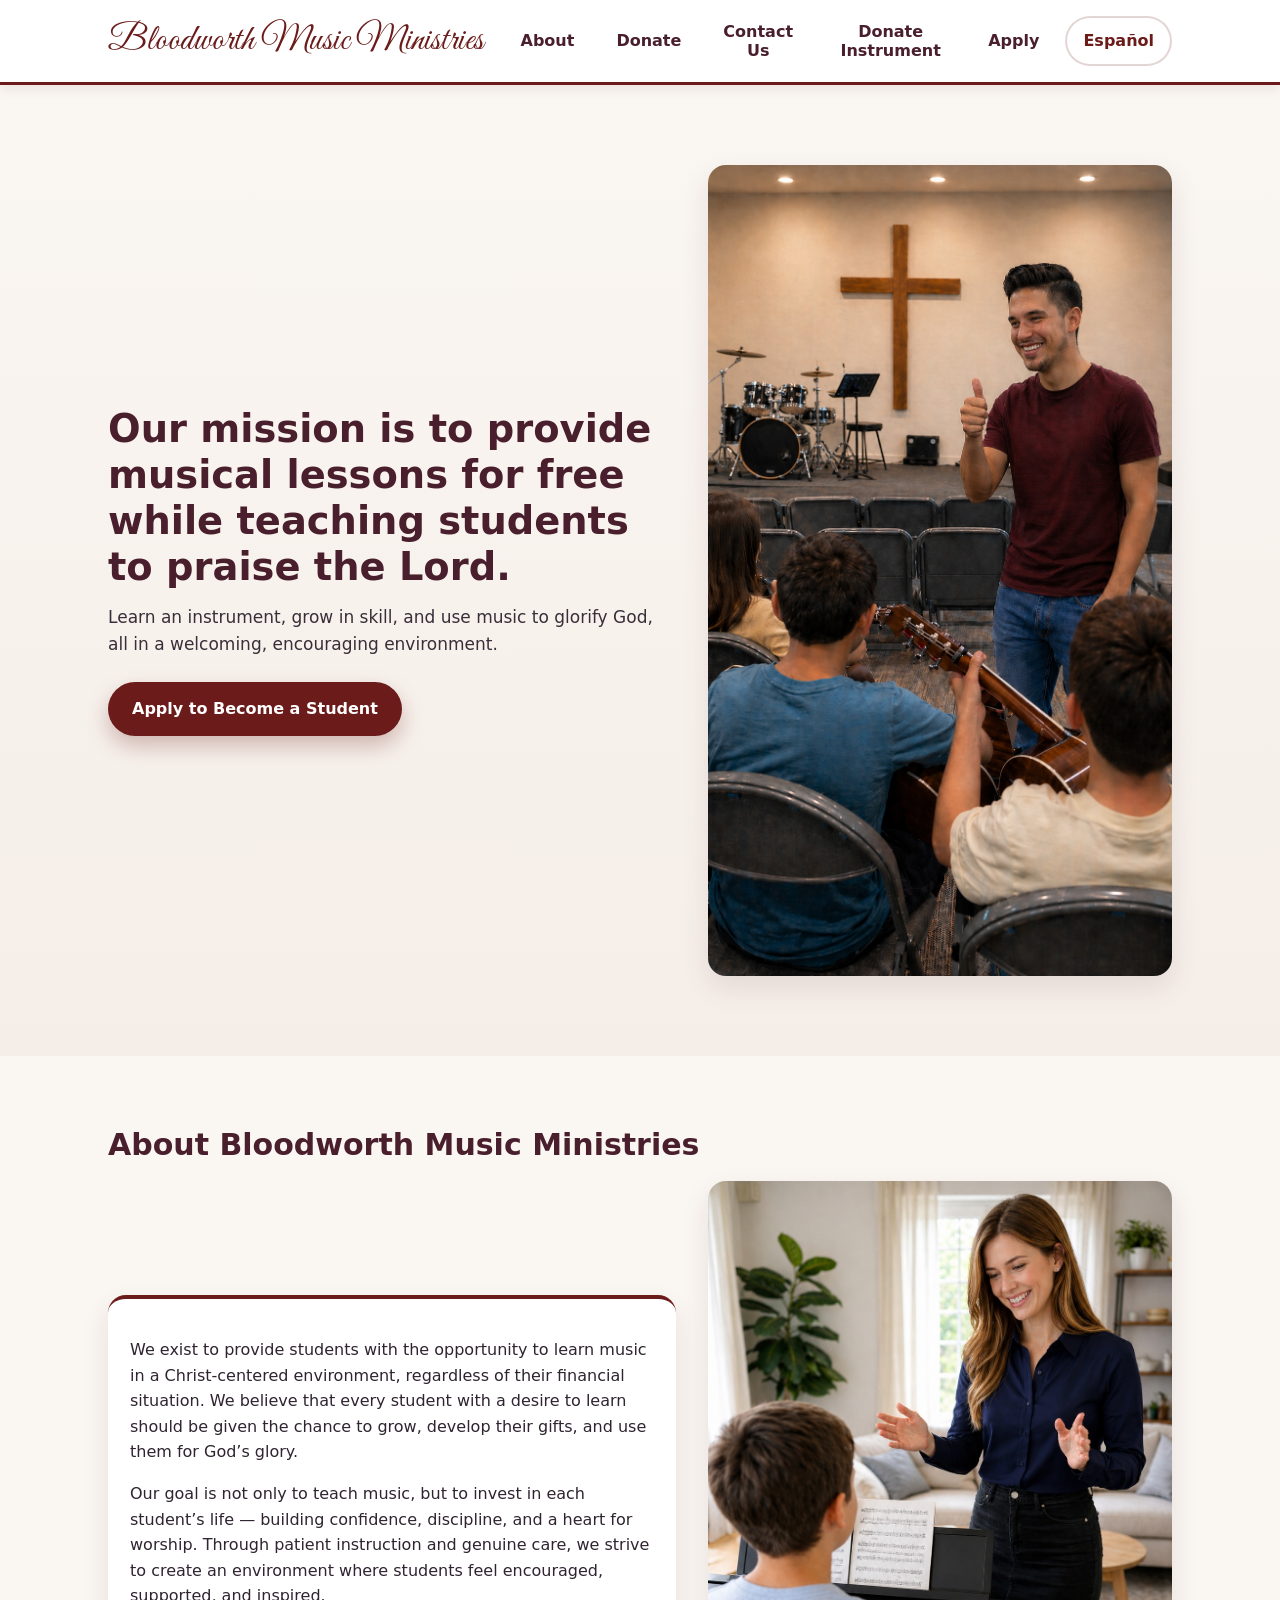
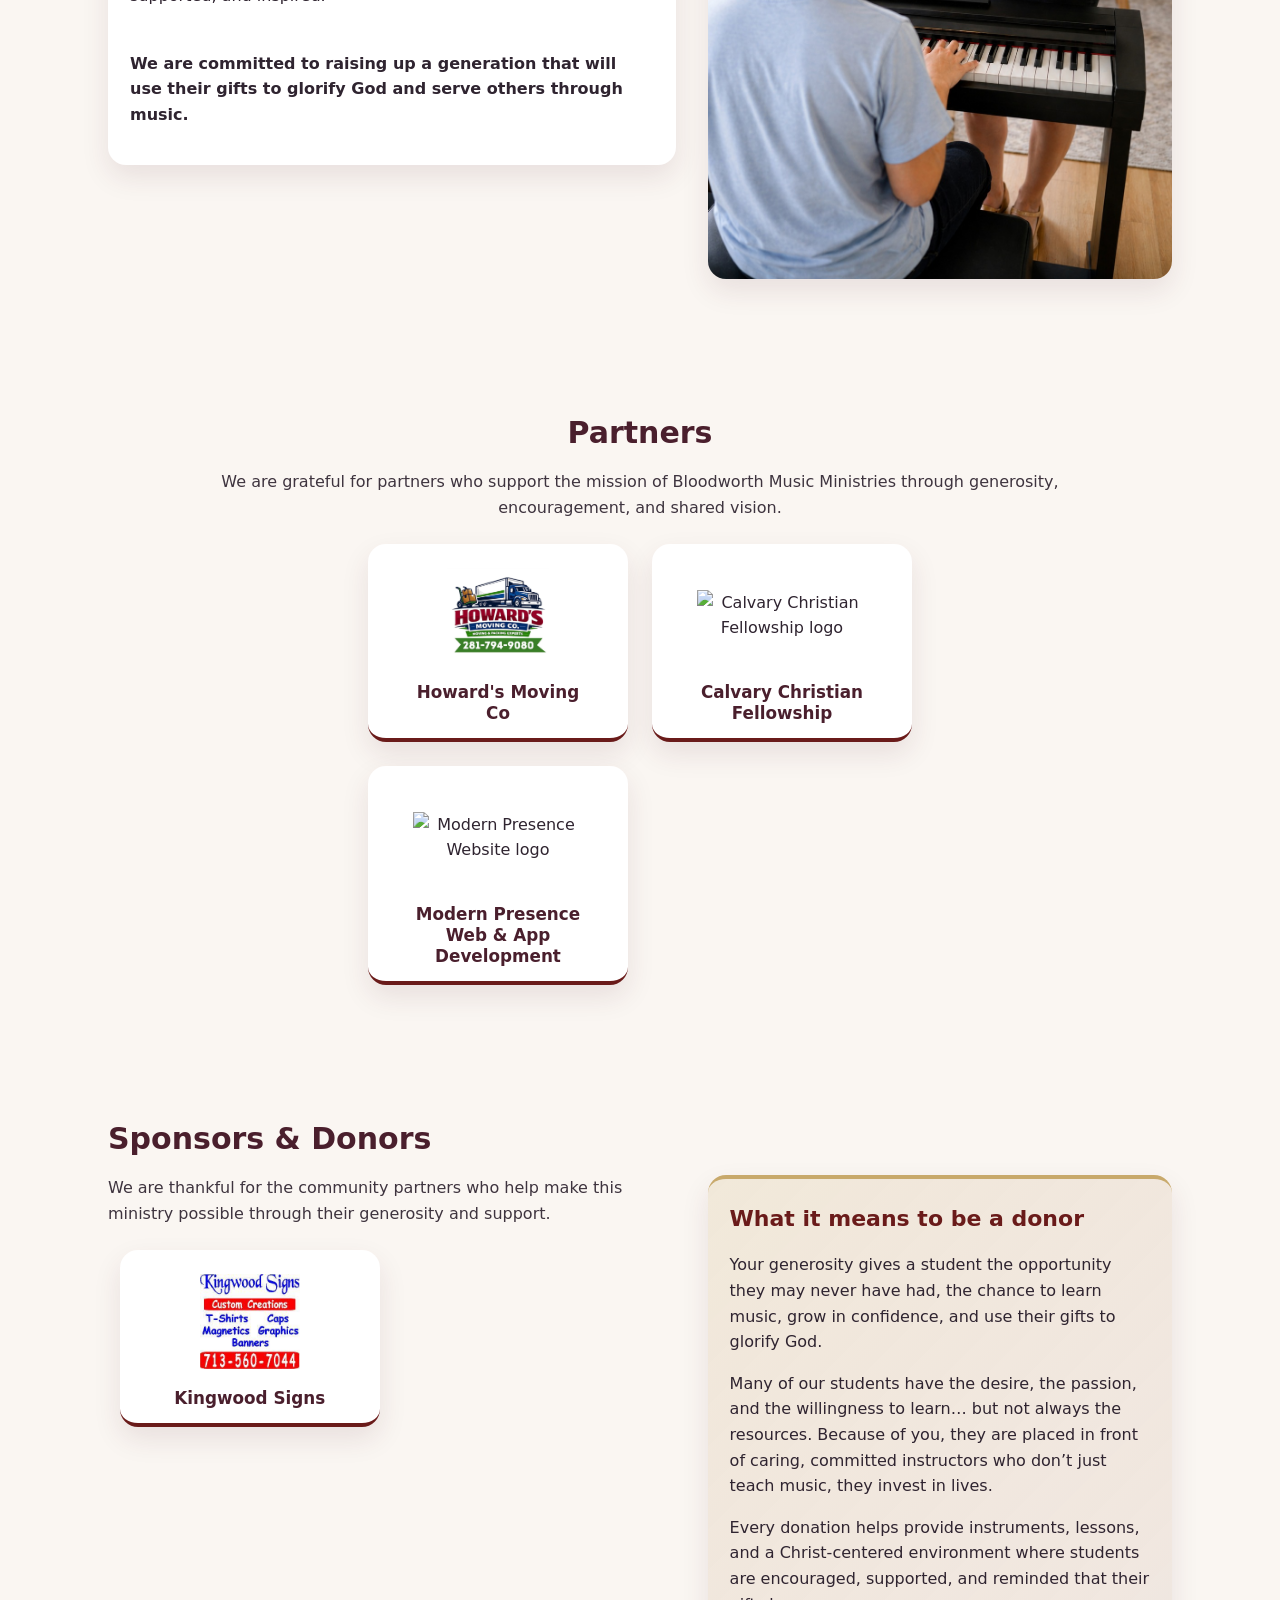
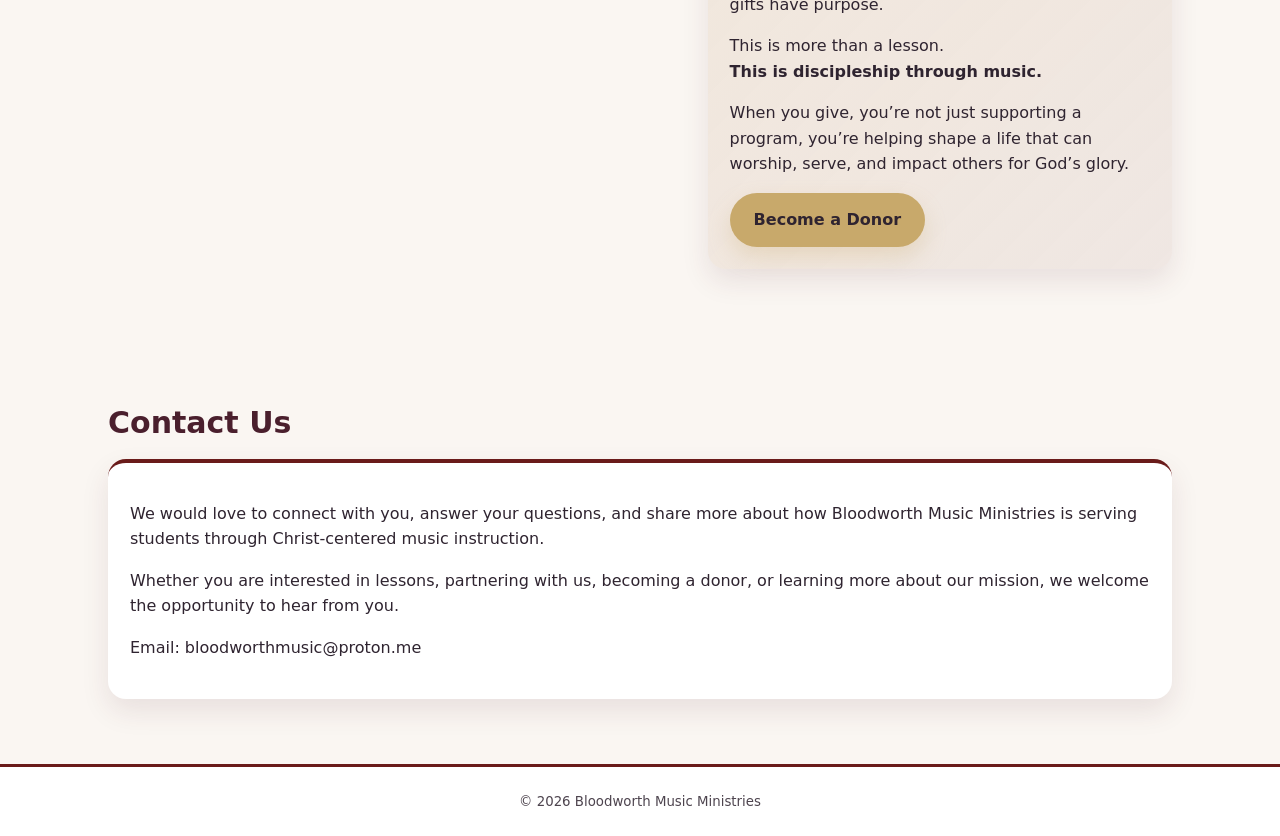
==== index.html @ 6d2a2073 "Update index.html update Huffman card text + website link (no S on Http)" ====
<!DOCTYPE html>
<html lang="en">
<head>
  <meta charset="UTF-8" />
  <meta name="viewport" content="width=device-width, initial-scale=1.0" />
  <title>Bloodworth Music Ministries</title>

  <link rel="stylesheet" href="./css/style.css" />
</head>

<body>
  <!-- HEADER -->
<header class="site-header">
  <div class="site-header__inner">
    <a class="brand" href="#top" aria-label="Bloodworth Music Ministries home">
      <span class="brand__name">Bloodworth Music Ministries</span>
    </a>

    <nav class="site-nav" aria-label="Primary navigation">
      <ul class="site-nav__list">
        <li>
          <a class="site-nav__link" href="#about" data-en="About" data-es="Acerca de">
            About
          </a>
        </li>

        <li>
          <a class="site-nav__link" href="./pages/donate.html" data-en="Donate" data-es="Donar">
            Donate
          </a>
        </li>

        <li>
          <a class="site-nav__link" href="#contact" data-en="Contact Us" data-es="Contáctenos">
            Contact Us
          </a>
        </li>

        <li>
          <a class="site-nav__link" href="./pages/donate-instrument.html" data-en="Donate Instrument" data-es="Donar Instrumento">
            Donate Instrument
          </a>
        </li>

        <li>
          <a class="site-nav__link" href="pages/student-interest.html" data-en="Apply" data-es="Aplicar">
            Apply
          </a>
        </li>

        <li>
          <button
            class="language-toggle"
            id="languageToggle"
            type="button"
            aria-label="Switch to Spanish"
          >
            Español
          </button>
        </li>
      </ul>
    </nav>

    <button
      class="menu-button"
      type="button"
      aria-label="Open menu"
      aria-expanded="false"
      aria-controls="mobile-menu"
    >
      <span class="menu-button__bar"></span>
      <span class="menu-button__bar"></span>
      <span class="menu-button__bar"></span>
    </button>
  </div>

    <!-- MOBILE MENU -->
    <nav class="mobile-menu" id="mobile-menu" aria-label="Mobile navigation">
      <ul class="mobile-menu__list">
  <li>
  <a class="mobile-menu__link" href="#about" data-en="About" data-es="Acerca de">
    About
  </a>
</li>

<li>
  <a class="mobile-menu__link" href="./pages/donate.html" data-en="Donate" data-es="Donar">
    Donate
  </a>
</li>

<li>
  <a class="mobile-menu__link" href="#contact" data-en="Contact Us" data-es="Contáctenos">
    Contact Us
  </a>
</li>

<li>
  <a class="mobile-menu__link" href="./pages/donate-instrument.html" data-en="Donate Instrument" data-es="Donar Instrumento">
    Donate Instrument
  </a>
</li>

<li>
  <a class="mobile-menu__link" href="./pages/student-interest.html" data-en="Apply" data-es="Aplicar">
    Apply
  </a>
</li>

  <li>
    <button
      class="language-toggle language-toggle--mobile"
      id="mobileLanguageToggle"
      type="button"
      aria-label="Switch to Spanish"
    >
      Español
    </button>
  </li>
</ul>
    </nav>
  </header>

  <main id="top">
    <!-- HERO -->
<section class="hero" aria-labelledby="hero-title">
  <div class="hero__inner">
    <div class="hero__content">
      <h1
        class="hero__title"
        id="hero-title"
        data-en="Our mission is to provide musical lessons for free while teaching students to praise the Lord."
        data-es="Nuestra misión es ofrecer clases de música gratis mientras enseñamos a los estudiantes a alabar al Señor."
      >
        Our mission is to provide musical lessons for free while teaching students to praise the Lord.
      </h1>

      <p
        class="hero__subtitle"
        data-en="Learn an instrument, grow in skill, and use music to glorify God, all in a welcoming, encouraging environment."
        data-es="Aprende un instrumento, crece en habilidad y usa la música para glorificar a Dios en un ambiente acogedor y de ánimo."
      >
        Learn an instrument, grow in skill, and use music to glorify God, all in a welcoming, encouraging environment.
      </p>

      <a
        class="button button--primary"
        href="./pages/student-interest.html"
        data-en="Apply to Become a Student"
        data-es="Solicitar ser estudiante"
      >
        Apply to Become a Student
      </a>

          <div class="anchor" id="schedule" aria-hidden="true"></div>
        </div>

        <div class="hero__media">
          <img
            class="hero__image"
            src="./assets/placeholder2-v3j.jpg"
            alt="Music instructor teaching students in a church setting"
          />
        </div>
      </div>
    </section>

    <!-- ABOUT -->
    <section class="section about" id="about" aria-labelledby="about-title">
      <div class="container">
        <h2
  class="section__title"
  id="about-title"
  data-en="About Bloodworth Music Ministries"
  data-es="Acerca de Bloodworth Music Ministries"
>
  About Bloodworth Music Ministries
</h2>

        <div class="two-col">
          <div class="card">
            <p
  data-en="We exist to provide students with the opportunity to learn music in a Christ-centered environment, regardless of their financial situation. We believe that every student with a desire to learn should be given the chance to grow, develop their gifts, and use them for God’s glory."
  data-es="Existimos para brindar a los estudiantes la oportunidad de aprender música en un ambiente centrado en Cristo, sin importar su situación económica. Creemos que todo estudiante con el deseo de aprender debe tener la oportunidad de crecer, desarrollar sus dones y usarlos para la gloria de Dios."
>
  We exist to provide students with the opportunity to learn music in a Christ-centered environment, regardless of their financial situation. We believe that every student with a desire to learn should be given the chance to grow, develop their gifts, and use them for God’s glory.
</p>
            <p
  data-en="Our goal is not only to teach music, but to invest in each student’s life — building confidence, discipline, and a heart for worship. Through patient instruction and genuine care, we strive to create an environment where students feel encouraged, supported, and inspired."
  data-es="Nuestra meta no es solo enseñar música, sino invertir en la vida de cada estudiante, desarrollando confianza, disciplina y un corazón para la adoración. A través de una enseñanza paciente y un cuidado genuino, buscamos crear un ambiente donde los estudiantes se sientan animados, apoyados e inspirados."
>
  Our goal is not only to teach music, but to invest in each student’s life — building confidence, discipline, and a heart for worship. Through patient instruction and genuine care, we strive to create an environment where students feel encouraged, supported, and inspired.
</p>
            <p>
  <br>
  <strong
    data-en="We are committed to raising up a generation that will use their gifts to glorify God and serve others through music."
    data-es="Estamos comprometidos a levantar una generación que use sus dones para glorificar a Dios y servir a otros por medio de la música."
  >
    We are committed to raising up a generation that will use their gifts to glorify God and serve others through music.
  </strong>
</p>
          </div>

          <div class="about__media">
            <img
              class="about__image"
              src="./assets/placeholder1-v3j.jpg"
              alt="Music students learning in a church setting"
            />
          </div>
        </div>
      </div>
    </section>

  
    <!-- PARTNERS -->
<section class="section partners" aria-labelledby="partners-title">
  <div class="container">
    <h2
  class="section__title"
  id="partners-title"
  data-en="Partners"
  data-es="Colaboradores"
>
  Partners
</h2>

<p
  class="section__subtitle"
  data-en="We are grateful for partners who support the mission of Bloodworth Music Ministries through generosity, encouragement, and shared vision."
  data-es="Estamos agradecidos por los colaboradores que apoyan la misión de Bloodworth Music Ministries por medio de su generosidad, ánimo y visión compartida."
>
  We are grateful for partners who support the mission of Bloodworth Music Ministries through generosity, encouragement, and shared vision.
</p>

    <div class="logo-grid" aria-label="Partner list">
      <article class="logo-card">
        <!-- <a
          class="logo-card__link"
          href="https://example.com/"
          target="_blank"
          rel="noopener noreferrer"
          aria-label="Visit Howard's Moving Co website"
        > -->
          <div class="logo-card__logo">
            <img
              src="./assets/Howards_moving_co.jpg"
              alt="Howard's Moving Co logo"
              class="logo-card__image"
            />
          </div>
          <h3 class="logo-card__name">Howard's Moving Co</h3>
        </a>
      </article>

      <article class="logo-card">
        <a
          class="logo-card__link"
          href="http://fbchuffman.org/"
          target="_blank"
          rel="noopener noreferrer"
          aria-label="Visit First Baptist Huffman website"
        >
          <div class="logo-card__logo">
            <img
              src="./assets/Calvary_church.jpg"
              alt="Calvary Christian Fellowship logo"
              class="logo-card__image"
            />
          </div>
          <h3 class="logo-card__name">Calvary Christian Fellowship</h3>
        </a>
      </article>

      <article class="logo-card">
        <a
          class="logo-card__link"
          href="https://mariomusic-ops.github.io/modern-presence-portfolio/"
          target="_blank"
          rel="noopener noreferrer"
          aria-label="Modern Presence Portfolio Website"
        >
          <div class="logo-card__logo">
            <img
              src="./assets/mp_logo_t5.png"
              alt="Modern Presence Website logo"
              class="logo-card__image"
            />
          </div>
          <h3 class="logo-card__name">
      Modern Presence<br />
      Web &amp; App Development
    </h3>
        </a>
      </article>
      
    </div>
  </div>
</section>

    <!-- SPONSORS / DONORS -->
    <section class="section donors" id="donate" aria-labelledby="donors-title">
  <div class="container">
    <h2
  class="section__title"
  id="donors-title"
  data-en="Sponsors & Donors"
  data-es="Patrocinadores y Donantes"
>
  Sponsors & Donors
</h2>

    <div class="two-col two-col--start">
      <div>
        <p
  class="section__subtitle"
  data-en="We are thankful for the community partners who help make this ministry possible through their generosity and support."
  data-es="Estamos agradecidos por los colaboradores de la comunidad que ayudan a hacer posible este ministerio por medio de su generosidad y apoyo."
>
  We are thankful for the community partners who help make this ministry possible through their generosity and support.
</p>

        <div class="logo-grid" aria-label="Sponsor businesses list">
  <article class="logo-card">
    <div class="logo-card__logo">
      <a
        href="https://www.facebook.com/kingwoodsigns/"
        target="_blank"
        rel="noopener noreferrer"
        aria-label="Visit Kingwood Signs Facebook page"
      >
        <img
          src="./assets/Kingwood_Signs.jpg"
          alt="Kingwood Signs logo"
          class="logo-card__image"
        />
      </a>
    </div>
    <h3 class="logo-card__name">Kingwood Signs</h3>
  </article>
</div>
      </div>

          <aside class="card card--accent">
            <h3
  class="card__title"
  data-en="What it means to be a donor"
  data-es="Lo que significa ser donante"
>
  What it means to be a donor
</h3>

<p
  class="card__text"
  data-en="Your generosity gives a student the opportunity they may never have had, the chance to learn music, grow in confidence, and use their gifts to glorify God."
  data-es="Su generosidad le da a un estudiante una oportunidad que quizás nunca haya tenido: la oportunidad de aprender música, crecer en confianza y usar sus dones para glorificar a Dios."
>
  Your generosity gives a student the opportunity they may never have had, the chance to learn music, grow in confidence, and use their gifts to glorify God.
</p>
            <p
  class="card__text"
  data-en="Many of our students have the desire, the passion, and the willingness to learn… but not always the resources. Because of you, they are placed in front of caring, committed instructors who don’t just teach music, they invest in lives."
  data-es="Muchos de nuestros estudiantes tienen el deseo, la pasión y la disposición de aprender… pero no siempre cuentan con los recursos. Gracias a usted, ellos pueden recibir enseñanza de instructores dedicados y comprometidos que no solo enseñan música, sino que invierten en vidas."
>
  Many of our students have the desire, the passion, and the willingness to learn… but not always the resources. Because of you, they are placed in front of caring, committed instructors who don’t just teach music, they invest in lives.
</p>
            <p
  class="card__text"
  data-en="Every donation helps provide instruments, lessons, and a Christ-centered environment where students are encouraged, supported, and reminded that their gifts have purpose."
  data-es="Cada donación ayuda a proveer instrumentos, clases y un ambiente centrado en Cristo donde los estudiantes son animados, apoyados y recordados de que sus dones tienen propósito."
>
  Every donation helps provide instruments, lessons, and a Christ-centered environment where students are encouraged, supported, and reminded that their gifts have purpose.
</p>
            <p class="card__text">
  <span
    data-en="This is more than a lesson."
    data-es="Esto es más que una clase."
  >
    This is more than a lesson.
  </span>
  <br>
  <strong
    data-en="This is discipleship through music."
    data-es="Esto es discipulado por medio de la música."
  >
    This is discipleship through music.
  </strong>
</p>
            <p
  class="card__text"
  data-en="When you give, you’re not just supporting a program, you’re helping shape a life that can worship, serve, and impact others for God’s glory."
  data-es="Cuando usted da, no solo está apoyando un programa; está ayudando a formar una vida que puede adorar, servir e impactar a otros para la gloria de Dios."
>
  When you give, you’re not just supporting a program,
  you’re helping shape a life that can worship, serve, and impact others for God’s glory.
</p>

<a
  class="button button--secondary"
  href="./pages/donate.html"
  data-en="Become a Donor"
  data-es="Convertirse en Donante"
>
  Become a Donor
</a>
          </aside>
        </div>
      </div>
    </section>

    <!-- CONTACT -->
    <section class="section contact" id="contact" aria-labelledby="contact-title">
      <div class="container">
        <h2
  class="section__title"
  id="contact-title"
  data-en="Contact Us"
  data-es="Contáctenos"
>
  Contact Us
</h2>

        <div class="card">
  <p
    data-en="We would love to connect with you, answer your questions, and share more about how Bloodworth Music Ministries is serving students through Christ-centered music instruction."
    data-es="Nos encantaría comunicarnos con usted, responder sus preguntas y compartir más sobre cómo Bloodworth Music Ministries está sirviendo a los estudiantes por medio de enseñanza musical centrada en Cristo."
  >
    We would love to connect with you, answer your questions, and share more about how Bloodworth Music Ministries is serving students through Christ-centered music instruction.
  </p>

  <p
    data-en="Whether you are interested in lessons, partnering with us, becoming a donor, or learning more about our mission, we welcome the opportunity to hear from you."
    data-es="Ya sea que esté interesado en clases, colaborar con nosotros, convertirse en donante o aprender más sobre nuestra misión, nos encantaría tener la oportunidad de saber de usted."
  >
    Whether you are interested in lessons, partnering with us, becoming a donor, or learning more about our mission, we welcome the opportunity to hear from you.
  </p>

  <p>
    <span
      data-en="Email:"
      data-es="Correo electrónico:"
    >
      Email:
    </span>
    bloodworthmusic@proton.me
  </p>
</div>
      </div>
    </section>
  </main>

  <!-- FOOTER -->
  <footer class="site-footer">
    <div class="site-footer__inner">
      <small class="site-footer__copyright">
        © <span id="year"></span> Bloodworth Music Ministries
      </small>
    </div>
  </footer>

  <script>
  document.getElementById("year").textContent = new Date().getFullYear();

  const menuButton = document.querySelector(".menu-button");
  const mobileMenu = document.getElementById("mobile-menu");
  const mobileLinks = document.querySelectorAll(".mobile-menu__link");

  const languageToggle = document.getElementById("languageToggle");
  const mobileLanguageToggle = document.getElementById("mobileLanguageToggle");
  const translatableElements = document.querySelectorAll("[data-en][data-es]");

  function setLanguage(language) {
    translatableElements.forEach((element) => {
      const translatedText = element.getAttribute(`data-${language}`);

      if (translatedText) {
        element.textContent = translatedText;
      }
    });

    document.documentElement.lang = language === "es" ? "es" : "en";
    localStorage.setItem("siteLanguage", language);

    const nextLabel = language === "es" ? "English" : "Español";
    const ariaLabel = language === "es" ? "Switch to English" : "Switch to Spanish";

    if (languageToggle) {
      languageToggle.textContent = nextLabel;
      languageToggle.setAttribute("aria-label", ariaLabel);
    }

    if (mobileLanguageToggle) {
      mobileLanguageToggle.textContent = nextLabel;
      mobileLanguageToggle.setAttribute("aria-label", ariaLabel);
    }
  }

  function toggleLanguage() {
    const currentLanguage = localStorage.getItem("siteLanguage") || "en";
    const newLanguage = currentLanguage === "en" ? "es" : "en";
    setLanguage(newLanguage);
  }

  if (languageToggle) {
    languageToggle.addEventListener("click", toggleLanguage);
  }

  if (mobileLanguageToggle) {
    mobileLanguageToggle.addEventListener("click", toggleLanguage);
  }

  const savedLanguage = localStorage.getItem("siteLanguage") || "en";
  setLanguage(savedLanguage);

  menuButton.addEventListener("click", () => {
    const isOpen = mobileMenu.classList.toggle("is-open");
    menuButton.classList.toggle("is-active", isOpen);
    menuButton.setAttribute("aria-expanded", isOpen);
    menuButton.setAttribute("aria-label", isOpen ? "Close menu" : "Open menu");
  });

  mobileLinks.forEach(link => {
    link.addEventListener("click", () => {
      mobileMenu.classList.remove("is-open");
      menuButton.classList.remove("is-active");
      menuButton.setAttribute("aria-expanded", "false");
      menuButton.setAttribute("aria-label", "Open menu");
    });
  });
</script>
  <!-- force porkbun deploy May 3 -->
</body>
</html>
---- css/style.css ----
/* Google Font (cursive) for header brand */
@import url('https://fonts.googleapis.com/css2?family=Great+Vibes&display=swap');

/* ========== THEME TOKENS (Burgundy Ministry Palette) ========== */
:root {
  --primary: #6A1B1A;     /* Burgundy */
  --secondary: #4A1F2D;   /* Deep Plum */
  --accent: #C8A96B;      /* Soft Antique Gold */
  --highlight: #E7D9C8;   /* Warm Cream */
  --bg: #FAF6F2;          /* Soft Ivory Blush */
  --text: #2F2430;        /* Rich Charcoal Plum */
  --white: #FFFFFF;

  --max-width: 1100px;
  --radius: 18px;
  --shadow: 0 12px 28px rgba(74, 31, 45, 0.10);
  --header-height: 82px;
}

/* ========== BASE ========== */
* {
  box-sizing: border-box;
}

html {
  scroll-behavior: smooth;
}

html,
body {
  margin: 0;
  padding: 0;
}

body {
  font-family: system-ui, -apple-system, Segoe UI, Roboto, Arial, sans-serif;
  color: var(--text);
  background: var(--bg);
  line-height: 1.6;
}

img {
  max-width: 100%;
}

a {
  color: inherit;
  text-decoration: none;
}

.anchor {
  position: relative;
  top: calc(var(--header-height) * -1);
}

/* ========== LAYOUT HELPERS ========== */
.container {
  max-width: var(--max-width);
  margin: 0 auto;
  padding: 0 18px;
}

.section {
  padding: 65px 0;
  scroll-margin-top: 110px;
}

.section__title {
  margin: 0 0 12px 0;
  font-size: 30px;
  color: var(--secondary);
}

.section__subtitle {
  margin: 0 0 24px 0;
  opacity: 0.92;
  max-width: 70ch;
}

.two-col {
  display: grid;
  grid-template-columns: 1.1fr 0.9fr;
  gap: 32px;
  align-items: center;
}

.two-col--start {
  align-items: start;
}

/* ========== HEADER ========== */
.site-header {
  position: sticky;
  top: 0;
  z-index: 1000;
  background: rgba(255, 255, 255, 0.96);
  border-bottom: 3px solid var(--primary);
  box-shadow: 0 4px 12px rgba(74, 31, 45, 0.08);
  backdrop-filter: blur(10px);
}

.site-header__inner {
  max-width: var(--max-width);
  margin: 0 auto;
  padding: 10px 18px;
  min-height: var(--header-height);
  display: flex;
  align-items: center;
  justify-content: space-between;
  gap: 20px;
}

.brand {
  display: flex;
  align-items: center;
  min-width: 0;
  flex-shrink: 0;
}

.brand__name {
  font-family: "Great Vibes", cursive;
  font-size: 36px;
  color: var(--primary);
  letter-spacing: 0.5px;
  line-height: 1;
  display: inline-block;
  margin: 0;
  white-space: nowrap;
}

/* Desktop nav */
.site-nav {
  margin-left: auto;
}

.site-nav__list {
  list-style: none;
  display: flex;
  align-items: center;
  gap: 10px;
  margin: 0;
  padding: 0;
}

.site-nav__link {
  display: inline-flex;
  align-items: center;
  justify-content: center;
  min-height: 44px;
  padding: 10px 16px;
  border-radius: 999px;
  font-weight: 700;
  color: var(--secondary);
  text-align: center;
  line-height: 1.2;
  transition: background-color 160ms ease, color 160ms ease, transform 160ms ease, box-shadow 160ms ease;
}

.site-nav__link:hover,
.site-nav__link:focus-visible {
  background: rgba(106, 27, 26, 0.08);
  color: var(--primary);
  transform: translateY(-1px);
}

/* Language Toggle */
.language-toggle {
  display: inline-flex;
  align-items: center;
  justify-content: center;
  min-height: 44px;
  padding: 10px 16px;
  border-radius: 999px;
  border: 2px solid rgba(106, 27, 26, 0.18);
  background: var(--white);
  color: var(--primary);
  font: inherit;
  font-weight: 800;
  cursor: pointer;
  transition: background-color 160ms ease, color 160ms ease, transform 160ms ease, box-shadow 160ms ease;
}

.language-toggle:hover,
.language-toggle:focus-visible {
  background: rgba(106, 27, 26, 0.08);
  color: var(--primary);
  transform: translateY(-1px);
  box-shadow: 0 8px 18px rgba(106, 27, 26, 0.10);
}

.language-toggle--mobile {
  width: 100%;
  border-radius: 14px;
  justify-content: center;
  background: rgba(200, 169, 107, 0.14);
  border-color: rgba(200, 169, 107, 0.55);
  color: var(--secondary);
}

/* Hamburger */
.menu-button {
  width: 44px;
  height: 44px;
  border-radius: 14px;
  border: 2px solid var(--primary);
  background: var(--white);
  display: none;
  flex-direction: column;
  justify-content: center;
  gap: 6px;
  padding: 10px;
  cursor: pointer;
  flex-shrink: 0;
  transition: background-color 160ms ease, transform 160ms ease, box-shadow 160ms ease;
}

.menu-button:hover {
  transform: translateY(-1px);
  box-shadow: 0 8px 20px rgba(106, 27, 26, 0.12);
}

.menu-button__bar {
  height: 3px;
  width: 100%;
  background: var(--secondary);
  border-radius: 999px;
  transition: transform 180ms ease, opacity 180ms ease;
}

.menu-button.is-active .menu-button__bar:nth-child(1) {
  transform: translateY(9px) rotate(45deg);
}

.menu-button.is-active .menu-button__bar:nth-child(2) {
  opacity: 0;
}

.menu-button.is-active .menu-button__bar:nth-child(3) {
  transform: translateY(-9px) rotate(-45deg);
}

/* Mobile menu */
.mobile-menu {
  display: none;
  border-top: 1px solid rgba(106, 27, 26, 0.10);
  background: var(--white);
  box-shadow: 0 10px 20px rgba(74, 31, 45, 0.06);
}

.mobile-menu.is-open {
  display: block;
}

.mobile-menu__list {
  list-style: none;
  margin: 0;
  padding: 10px 18px 18px;
  display: grid;
  gap: 8px;
}

.mobile-menu__link {
  display: block;
  padding: 14px 16px;
  border-radius: 14px;
  font-weight: 700;
  color: var(--secondary);
  background: rgba(106, 27, 26, 0.04);
  transition: background-color 160ms ease, color 160ms ease;
}

.mobile-menu__link:hover,
.mobile-menu__link:focus-visible {
  background: rgba(106, 27, 26, 0.10);
  color: var(--primary);
}

/* ========== HERO ========== */
.hero {
  padding: 80px 0;
  background: linear-gradient(180deg, #FAF6F2 0%, #F5EEE8 100%);
}

.hero__inner {
  max-width: var(--max-width);
  margin: 0 auto;
  padding: 0 18px;
  display: grid;
  grid-template-columns: 1.1fr 0.9fr;
  gap: 32px;
  align-items: center;
}

.hero__title {
  margin: 0 0 14px 0;
  font-size: clamp(28px, 3vw, 44px);
  line-height: 1.2;
  color: var(--secondary);
}

.hero__subtitle {
  margin: 0 0 24px 0;
  font-size: 17px;
  opacity: 0.95;
  max-width: 56ch;
}

.hero__media {
  display: flex;
  justify-content: center;
}

.hero__image {
  width: 100%;
  max-width: 480px;
  height: auto;
  border-radius: var(--radius);
  box-shadow: var(--shadow);
  display: block;
}

/* ========== CARDS ========== */
.card {
  background: var(--white);
  border-radius: var(--radius);
  padding: 22px;
  box-shadow: var(--shadow);
  border-top: 4px solid var(--primary);
}

.card--accent {
  background: linear-gradient(135deg, rgba(200, 169, 107, 0.18), rgba(106, 27, 26, 0.07));
  border-top: 4px solid var(--accent);
}

.card__title {
  margin: 0 0 12px 0;
  font-size: 22px;
  color: var(--primary);
}

/* ========== BUTTONS ========== */
.button {
  display: inline-flex;
  align-items: center;
  justify-content: center;
  padding: 14px 24px;
  border-radius: 999px;
  font-weight: 800;
  border: none;
  cursor: pointer;
  transition: transform 150ms ease, box-shadow 150ms ease, opacity 150ms ease;
}

.button--primary {
  background: var(--primary);
  color: var(--white);
  box-shadow: 0 10px 22px rgba(106, 27, 26, 0.28);
}

.button--secondary {
  background: var(--accent);
  color: #2F2430;
  box-shadow: 0 10px 22px rgba(200, 169, 107, 0.28);
}

.button:hover {
  transform: translateY(-3px);
}

/* ========== ABOUT IMAGE ========== */
.about__media {
  display: flex;
  justify-content: center;
}

.about__image {
  width: 100%;
  max-width: 480px;
  height: auto;
  border-radius: var(--radius);
  box-shadow: var(--shadow);
  display: block;
}

/* ========== PARTNERS ========== */
.partners .section__title,
.partners .section__subtitle {
  text-align: center;
  margin-left: auto;
  margin-right: auto;
}

.partners .section__subtitle {
  max-width: 900px;
}

.logo-grid {
  display: grid;
  grid-template-columns: repeat(2, minmax(220px, 260px));
  justify-content: center;
  gap: 24px;
}

.logo-card {
  background: var(--white);
  border-radius: var(--radius);
  padding: 16px 12px 14px;
  display: grid;
  gap: 12px;
  justify-items: center;
  text-align: center;
  box-shadow: var(--shadow);
  border-bottom: 4px solid var(--primary);
  width: 100%;
}

.logo-card__logo {
  display: flex;
  align-items: center;
  justify-content: center;
  width: 100%;
  min-height: 110px;
  margin: 0;
  padding: 0;
  background: transparent;
  border-radius: 0;
  opacity: 1;
}

.logo-card__logo a {
  display: inline-flex;
  align-items: center;
  justify-content: center;
}

.logo-card__image {
  display: block;
  max-width: 170px;
  max-height: 95px;
  width: auto;
  height: auto;
  object-fit: contain;
  opacity: 1;
  filter: none;
}

.logo-card__name {
  margin: 0;
  font-weight: 800;
  color: var(--secondary);
  font-size: 1.05rem;
  line-height: 1.25;
  max-width: 180px;
  white-space: normal;
  word-break: normal;
  overflow-wrap: normal;
}

.logo-card__link {
  display: grid;
  gap: 12px;
  justify-items: center;
  text-align: center;
  color: inherit;
  text-decoration: none;
  width: 100%;
}

.logo-card__link:hover .logo-card__name,
.logo-card__link:focus-visible .logo-card__name {
  color: var(--primary);
}

/* Tablet */
@media (max-width: 900px) {
  .logo-grid {
    grid-template-columns: repeat(2, minmax(200px, 240px));
    gap: 20px;
  }

  .logo-card__name {
    max-width: 170px;
  }
}

/* Mobile */
@media (max-width: 640px) {
  .logo-grid {
    grid-template-columns: 1fr;
    justify-content: center;
    gap: 18px;
  }

  .logo-card {
    max-width: 260px;
    margin-left: auto;
    margin-right: auto;
  }

  .logo-card__image {
    max-width: 160px;
    max-height: 90px;
  }

  .logo-card__name {
    max-width: 190px;
  }
}

/* Sponsors */
.logo-row {
  display: grid;
  grid-template-columns: repeat(3, minmax(0, 1fr));
  gap: 16px;
  margin-top: 16px;
}

.logo-row--single {
  grid-template-columns: minmax(260px, 420px);
  justify-content: start;
}

.mini-logo-card {
  display: grid;
  grid-template-columns: 54px 1fr;
  align-items: center;
  gap: 12px;
  background: var(--white);
  border-radius: 16px;
  padding: 14px;
  box-shadow: var(--shadow);
  border-left: 4px solid var(--accent);
}

.mini-logo-card__logo {
  width: 54px;
  height: 54px;
  border-radius: 14px;
  background: linear-gradient(135deg, var(--accent), var(--primary));
  opacity: 0.24;
}

.mini-logo-card__name {
  font-weight: 800;
  color: var(--secondary);
}

.mini-logo-card--linked {
  padding: 0;
  overflow: hidden;
}

.mini-logo-card--featured {
  border-left: 4px solid var(--primary);
}

.mini-logo-card__link {
  display: grid;
  grid-template-columns: 64px 1fr;
  align-items: center;
  gap: 14px;
  padding: 16px;
  color: inherit;
  min-height: 100%;
  transition: background-color 160ms ease, transform 160ms ease;
}

.mini-logo-card__link:hover,
.mini-logo-card__link:focus-visible {
  background: rgba(106, 27, 26, 0.05);
  transform: translateY(-2px);
}

.mini-logo-card__image {
  width: 64px;
  height: 64px;
  object-fit: cover;
  border-radius: 14px;
  display: block;
  background: var(--white);
  border: 1px solid rgba(106, 27, 26, 0.10);
}

.mini-logo-card__content {
  display: grid;
  gap: 4px;
}

.mini-logo-card__meta {
  font-size: 14px;
  color: rgba(47, 36, 48, 0.78);
}

@media (max-width: 900px) {
  .logo-row {
    grid-template-columns: 1fr;
  }

  .logo-row--single {
    grid-template-columns: 1fr;
    max-width: 420px;
  }
}

/* ========== FOOTER ========== */
.site-footer {
  border-top: 3px solid var(--primary);
  padding: 24px 0;
  background: var(--white);
}

.site-footer__inner {
  max-width: var(--max-width);
  margin: 0 auto;
  padding: 0 18px;
  display: flex;
  justify-content: center;
}

.site-footer__copyright {
  opacity: 0.85;
}

/* ========== RESPONSIVE ========== */
@media (max-width: 900px) {
  .hero__inner,
  .two-col {
    grid-template-columns: 1fr;
  }

  .logo-grid {
    grid-template-columns: repeat(2, 1fr);
  }

  .logo-row {
    grid-template-columns: 1fr;
  }

  .brand__name {
    font-size: 28px;
  }

  .site-nav {
    display: none;
  }

  .menu-button {
    display: inline-flex;
  }
}

@media (max-width: 420px) {
  .logo-grid {
    grid-template-columns: 1fr;
  }

  .site-header__inner {
    padding: 12px 16px;
  }

  .brand__name {
    font-size: 24px;
    white-space: normal;
    line-height: 1.05;
  }

  .hero {
    padding: 60px 0;
  }

  .section {
    padding: 52px 0;
  }

  .mobile-menu__list {
    padding: 10px 16px 16px;
  }
}


/* ========== EXTRA BUTTON STYLE ========== */
.button--ghost {
  background: transparent;
  color: var(--primary);
  border: 2px solid rgba(106, 27, 26, 0.18);
  box-shadow: none;
}

.button--ghost:hover {
  background: rgba(106, 27, 26, 0.06);
}

/* Active nav link */
.site-nav__link--active {
  background: rgba(106, 27, 26, 0.08);
  color: var(--primary);
}

/* ========== DONATE PAGE ========== */
.donate-hero {
  padding: 84px 0 56px;
  background:
    radial-gradient(circle at top left, rgba(200, 169, 107, 0.15), transparent 38%),
    linear-gradient(180deg, #faf6f2 0%, #f4ede7 100%);
}

.donate-hero__inner {
  display: grid;
  grid-template-columns: 1.15fr 0.85fr;
  gap: 28px;
  align-items: center;
}

.eyebrow {
  display: inline-block;
  margin-bottom: 14px;
  padding: 8px 14px;
  border-radius: 999px;
  background: rgba(106, 27, 26, 0.08);
  color: var(--primary);
  font-weight: 800;
  letter-spacing: 0.04em;
  text-transform: uppercase;
  font-size: 12px;
}

.donate-hero__title {
  margin: 0 0 16px;
  font-size: clamp(30px, 4vw, 50px);
  line-height: 1.14;
  color: var(--secondary);
}

.donate-hero__text {
  margin: 0 0 24px;
  font-size: 17px;
  max-width: 60ch;
  opacity: 0.95;
}

.donate-hero__actions {
  display: flex;
  flex-wrap: wrap;
  gap: 14px;
}

.donate-summary__list {
  margin: 0 0 18px;
  padding-left: 18px;
}

.donate-summary__list li + li {
  margin-top: 10px;
}

.donate-summary__note {
  margin: 0;
  font-weight: 600;
  color: var(--secondary);
}

/* ========== DONATION LAYOUT ========== */
.donate-layout {
  display: grid;
  grid-template-columns: 1.2fr 0.8fr;
  gap: 28px;
  align-items: start;
}

.donate-form-card,
.donate-sidebar {
  min-width: 0;
}

.donate-sidebar {
  display: grid;
  gap: 22px;
}

/* ========== DONATION PREVIEW UI ========== */
.donation-preview {
  margin-top: 20px;
  display: grid;
  gap: 22px;
}

.donation-preview__group {
  display: grid;
  gap: 12px;
}

.donation-preview__label {
  font-weight: 800;
  color: var(--secondary);
}

.donation-toggle {
  display: inline-grid;
  grid-template-columns: repeat(2, minmax(0, 1fr));
  gap: 10px;
  max-width: 320px;
}

.donation-toggle__button {
  border: 1px solid rgba(106, 27, 26, 0.18);
  background: #fff;
  color: var(--secondary);
  border-radius: 999px;
  padding: 14px 16px;
  font-weight: 800;
  cursor: default;
}

.donation-toggle__button--active {
  background: var(--primary);
  color: var(--white);
  border-color: var(--primary);
  box-shadow: 0 10px 22px rgba(106, 27, 26, 0.18);
}

.donation-amounts {
  display: grid;
  grid-template-columns: repeat(5, minmax(0, 1fr));
  gap: 12px;
}

.donation-amount {
  border: 1px solid rgba(106, 27, 26, 0.18);
  background: #fff;
  color: var(--secondary);
  border-radius: 16px;
  padding: 16px 12px;
  font-weight: 800;
  cursor: default;
  min-height: 58px;
}

.donation-amount--active {
  border-color: var(--primary);
  background: rgba(106, 27, 26, 0.08);
  color: var(--primary);
  box-shadow: inset 0 0 0 1px rgba(106, 27, 26, 0.08);
}

.donation-checkbox {
  display: flex;
  align-items: flex-start;
  gap: 12px;
  padding: 16px 18px;
  border-radius: 16px;
  background: rgba(106, 27, 26, 0.04);
  border: 1px solid rgba(106, 27, 26, 0.10);
}

.donation-checkbox input {
  margin-top: 4px;
  accent-color: var(--primary);
}

.donation-preview__notice {
  padding: 16px 18px;
  border-left: 4px solid var(--accent);
  border-radius: 14px;
  background: rgba(200, 169, 107, 0.14);
  color: var(--secondary);
}

/* ========== DONORBOX PLACEHOLDER ========== */
.donorbox-placeholder {
  margin-top: 4px;
  border: 2px dashed rgba(106, 27, 26, 0.22);
  border-radius: 22px;
  background:
    linear-gradient(135deg, rgba(255, 255, 255, 0.9), rgba(247, 239, 233, 0.95));
  min-height: 280px;
  display: grid;
  place-items: center;
  padding: 24px;
}

.donorbox-placeholder__inner {
  max-width: 520px;
  text-align: center;
}

.donorbox-placeholder__eyebrow {
  margin: 0 0 10px;
  font-size: 12px;
  font-weight: 800;
  text-transform: uppercase;
  letter-spacing: 0.06em;
  color: var(--primary);
}

.donorbox-placeholder__title {
  margin: 0 0 12px;
  font-size: 28px;
  color: var(--secondary);
}

.donorbox-placeholder__text {
  margin: 0;
  opacity: 0.92;
}

/* ========== IMPACT LIST ========== */
.impact-list {
  display: grid;
  gap: 14px;
}

.impact-item {
  padding: 16px;
  border-radius: 16px;
  background: rgba(106, 27, 26, 0.04);
  border: 1px solid rgba(106, 27, 26, 0.08);
}

.impact-item__amount {
  display: inline-block;
  margin-bottom: 6px;
  font-weight: 900;
  color: var(--primary);
  font-size: 20px;
}

.impact-item__text {
  margin: 0;
}

/* ========== RESPONSIVE DONATE PAGE ========== */
@media (max-width: 900px) {
  .donate-hero__inner,
  .donate-layout {
    grid-template-columns: 1fr;
  }

  .donation-amounts {
    grid-template-columns: repeat(2, minmax(0, 1fr));
  }
}

@media (max-width: 560px) {
  .donate-hero {
    padding: 68px 0 48px;
  }

  .donation-toggle {
    max-width: 100%;
  }

  .donation-amounts {
    grid-template-columns: 1fr;
  }

  .donate-hero__actions {
    flex-direction: column;
    align-items: stretch;
  }

  .donate-hero__actions .button {
    width: 100%;
  }
}
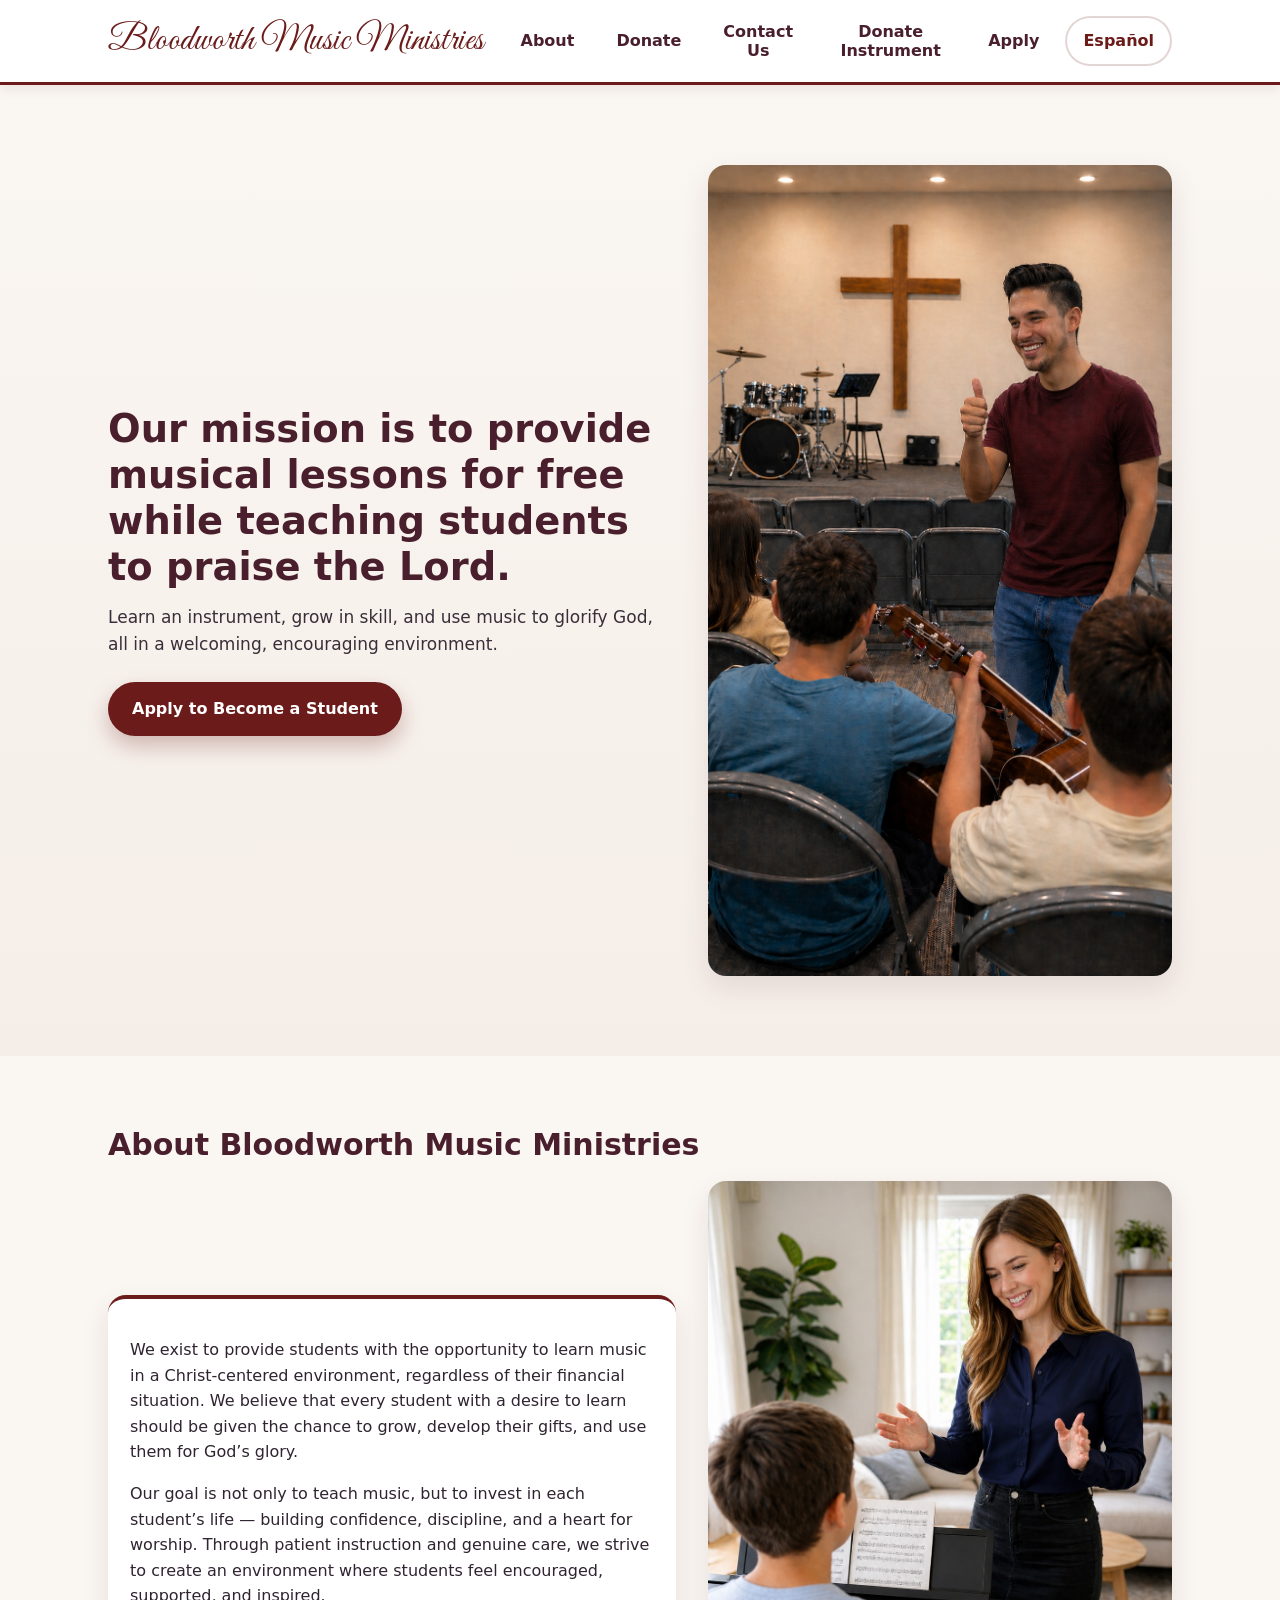
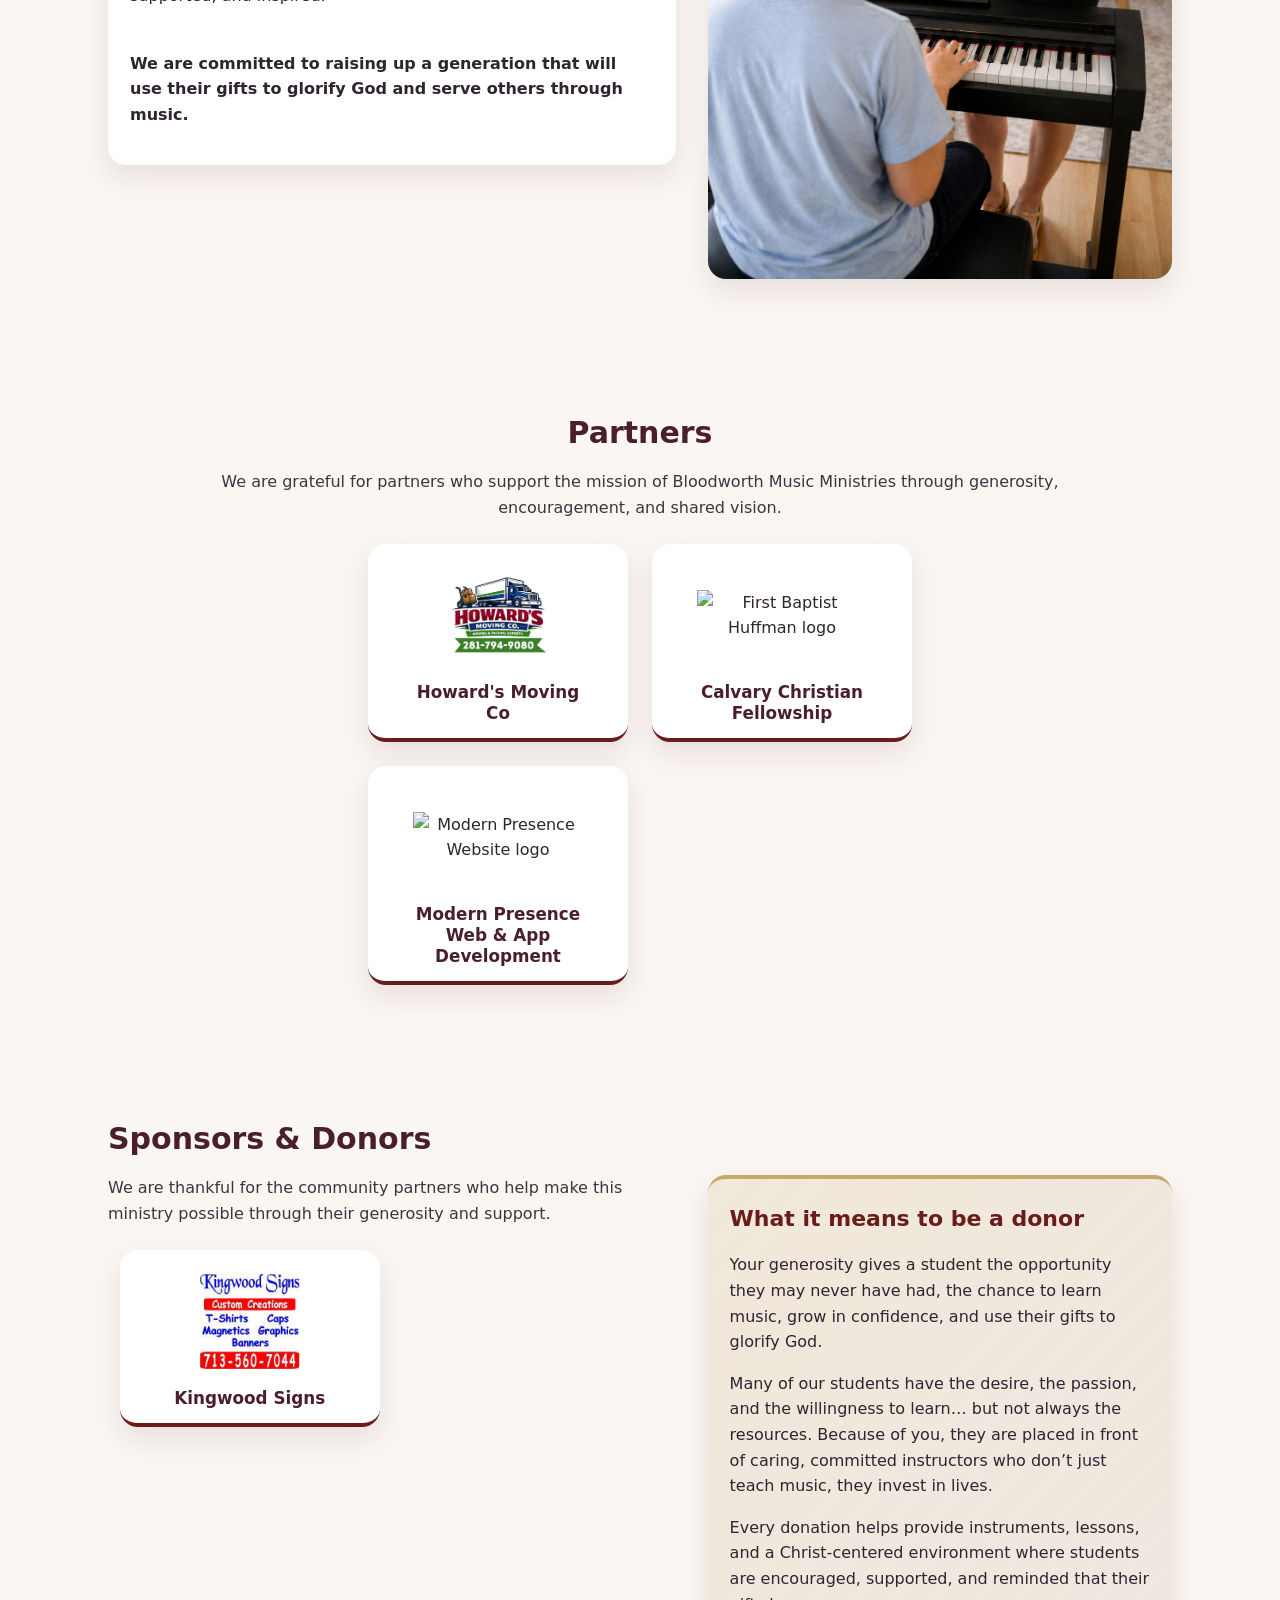
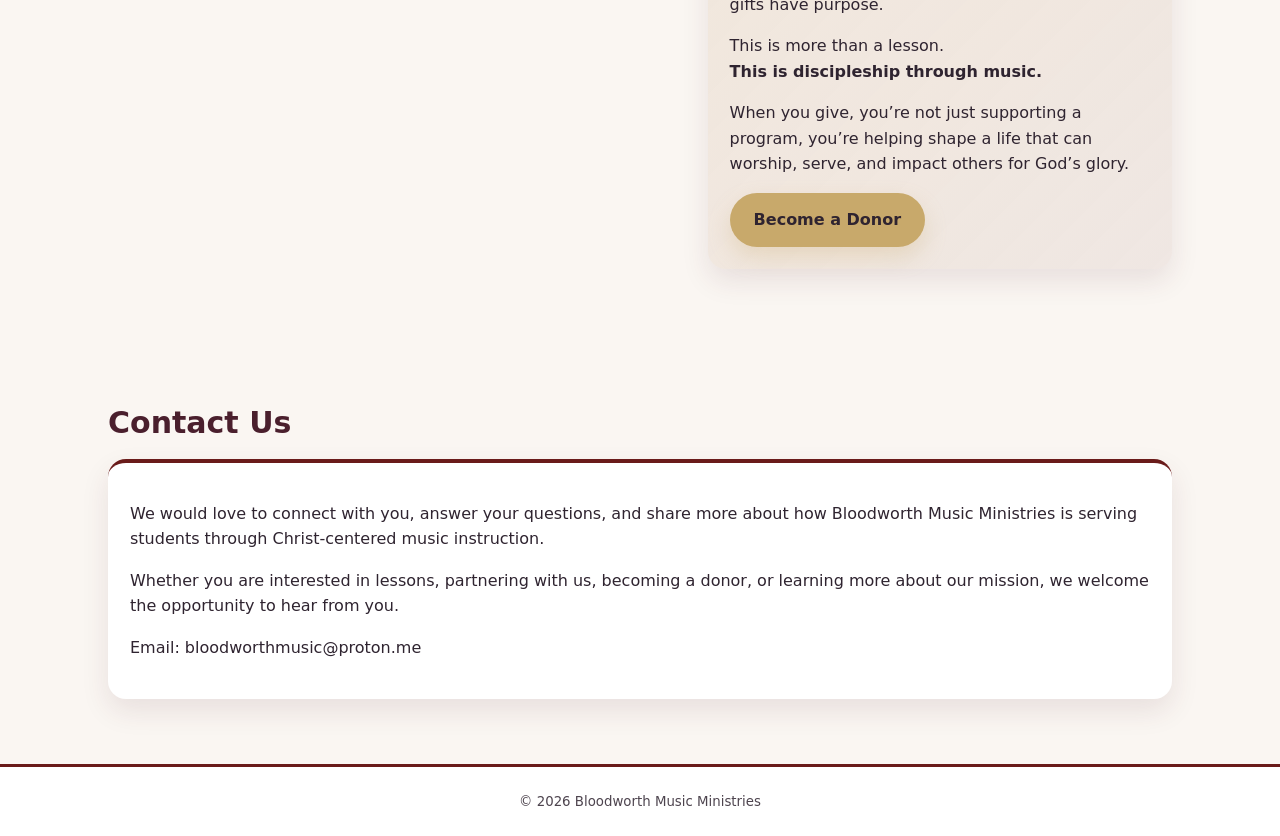
==== commit 656ccd9d: "Update index.html updated Huffman card label" ====
--- a/index.html
+++ b/index.html
@@ -265,7 +265,7 @@
           <div class="logo-card__logo">
             <img
               src="./assets/Calvary_church.jpg"
-              alt="Calvary Christian Fellowship logo"
+              alt="First Baptist Huffman logo"
               class="logo-card__image"
             />
           </div>
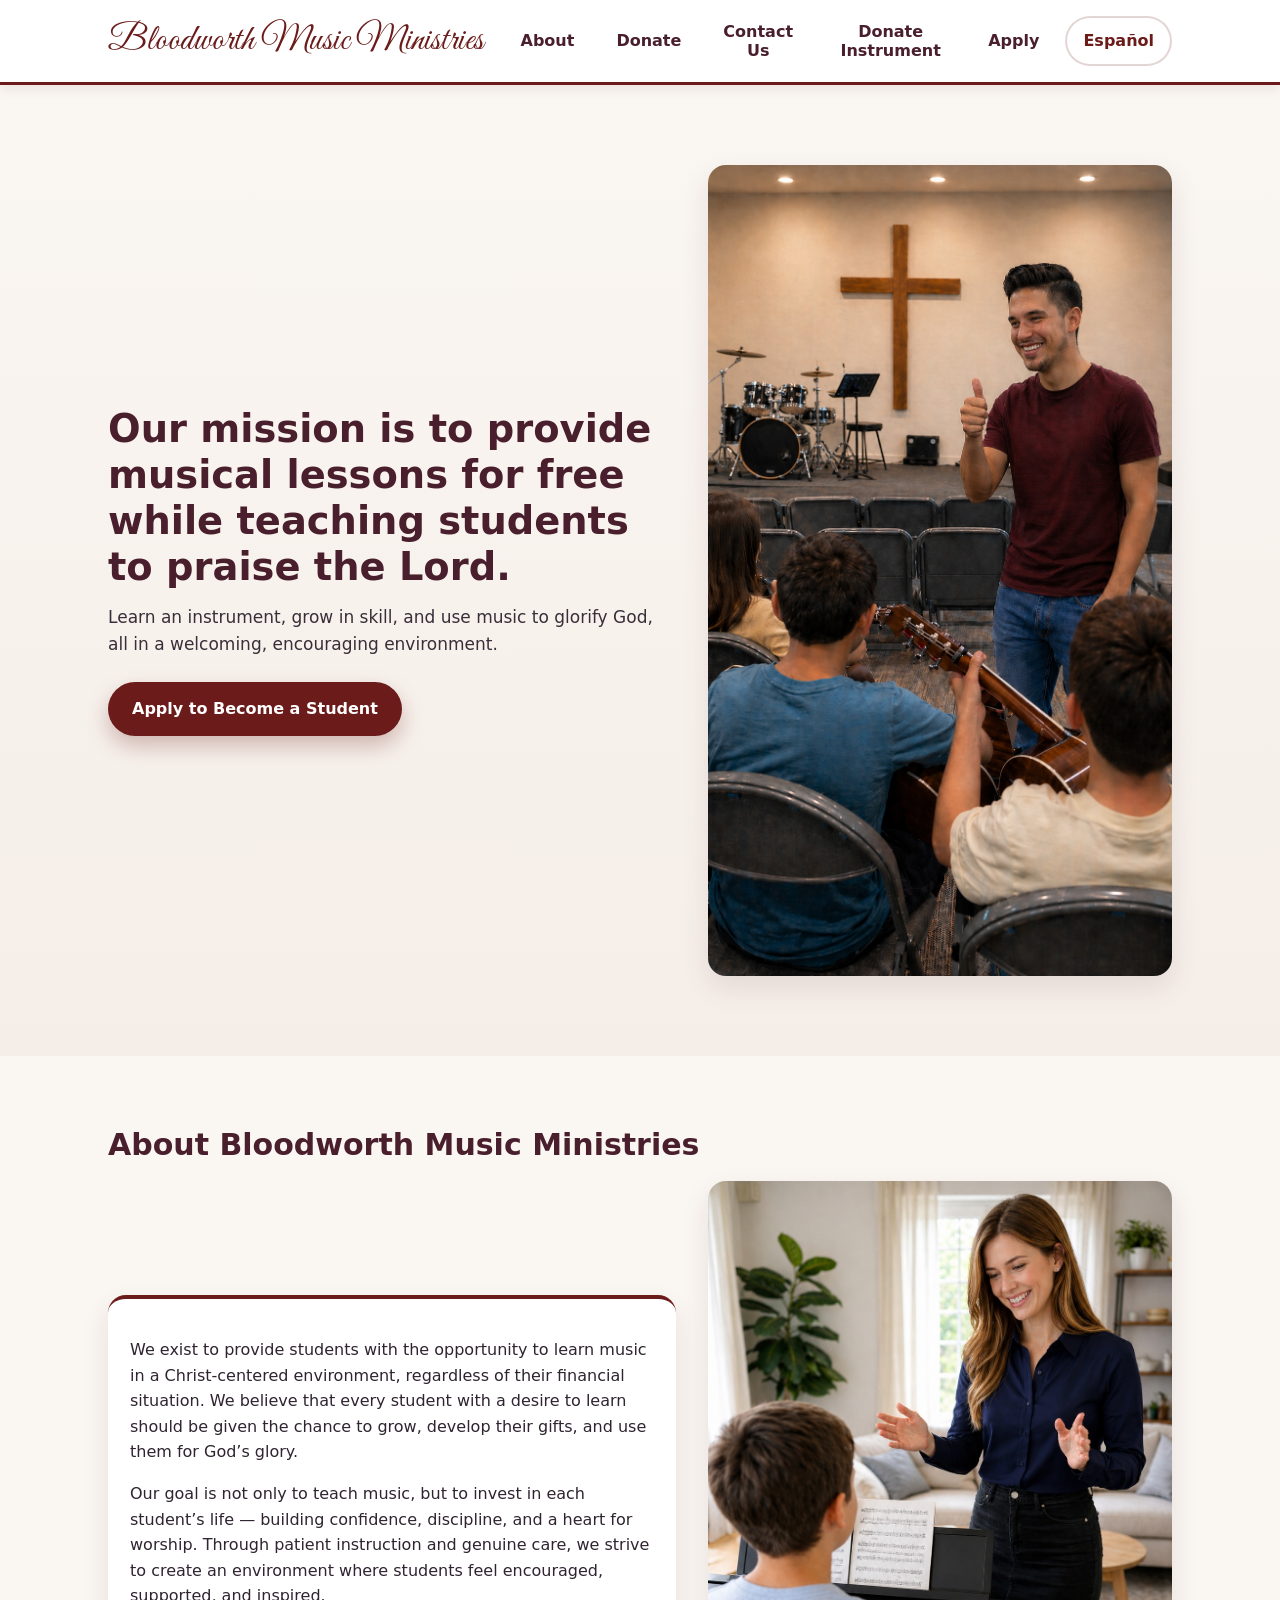
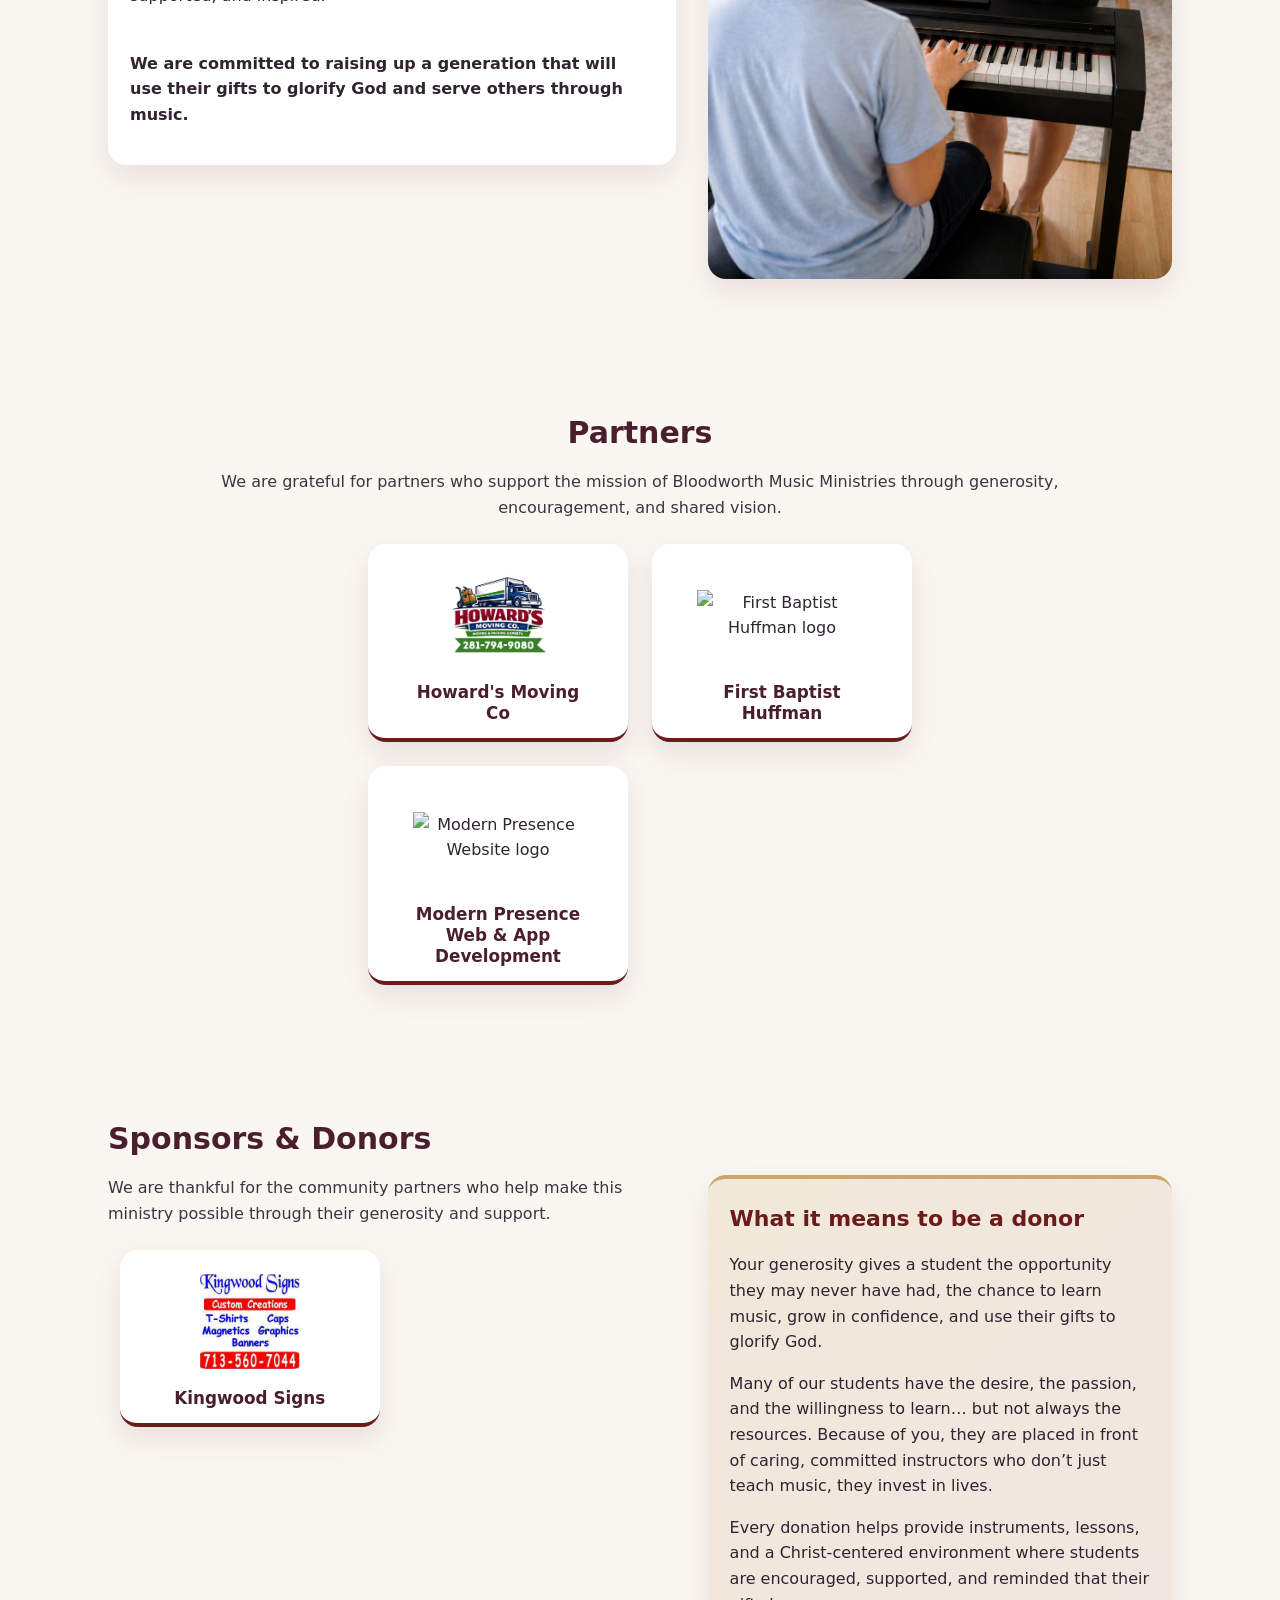
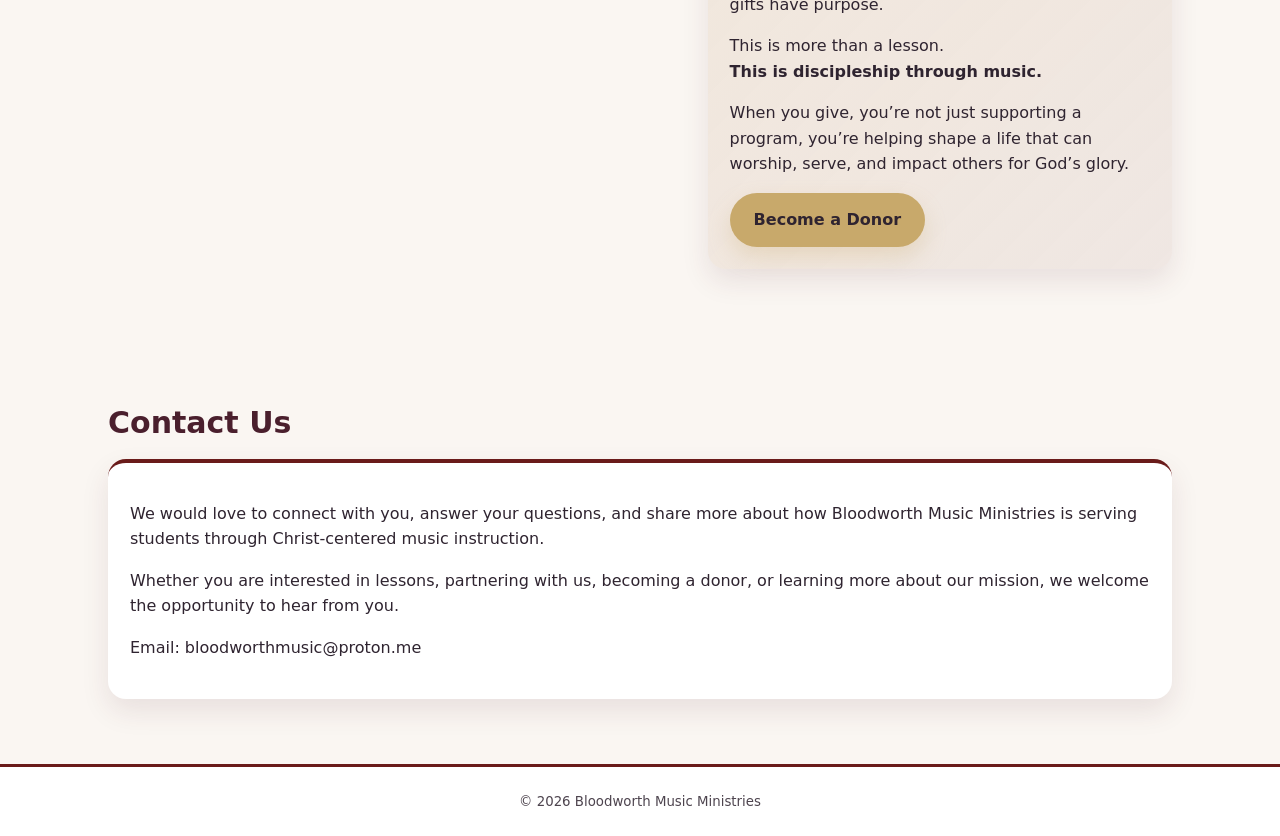
==== commit 6fc4c93b: "Update index.html Updated card Huffman link" ====
--- a/index.html
+++ b/index.html
@@ -269,7 +269,7 @@
               class="logo-card__image"
             />
           </div>
-          <h3 class="logo-card__name">Calvary Christian Fellowship</h3>
+          <h3 class="logo-card__name">First Baptist Huffman</h3>
         </a>
       </article>
 
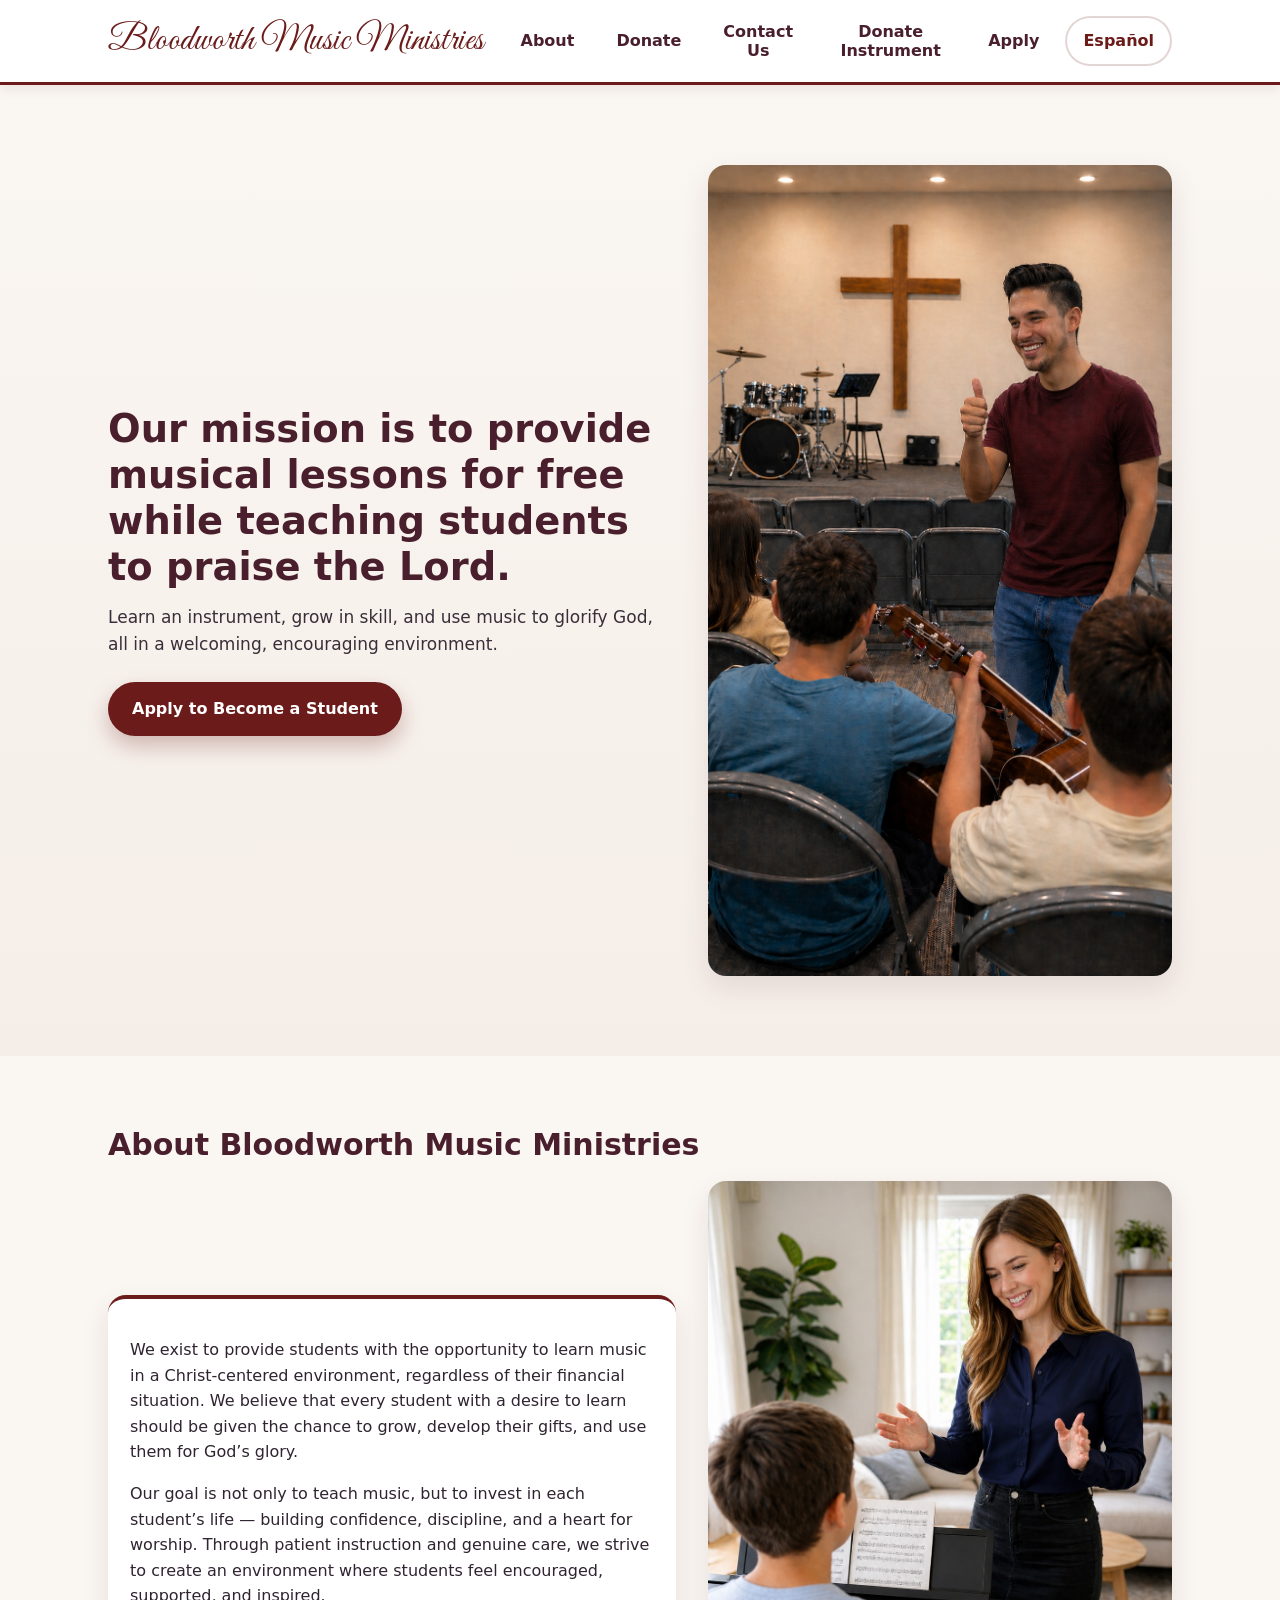
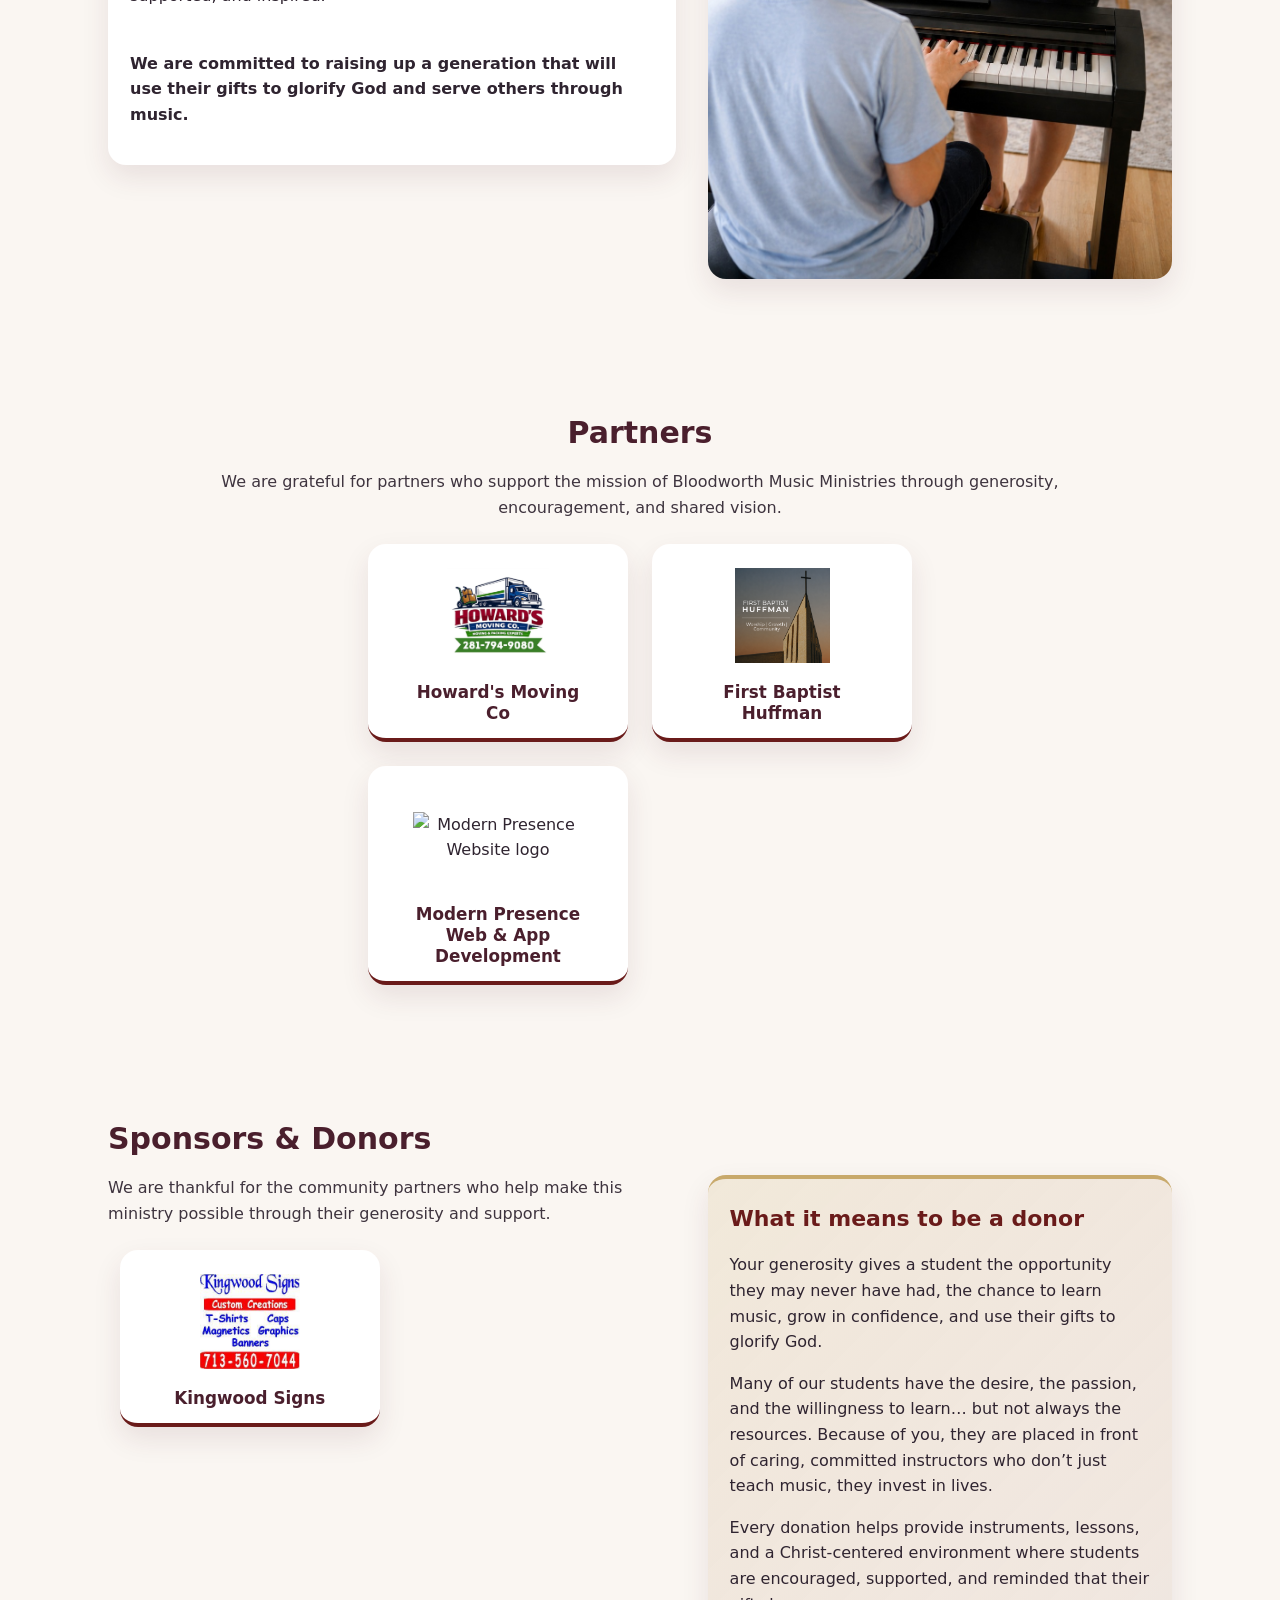
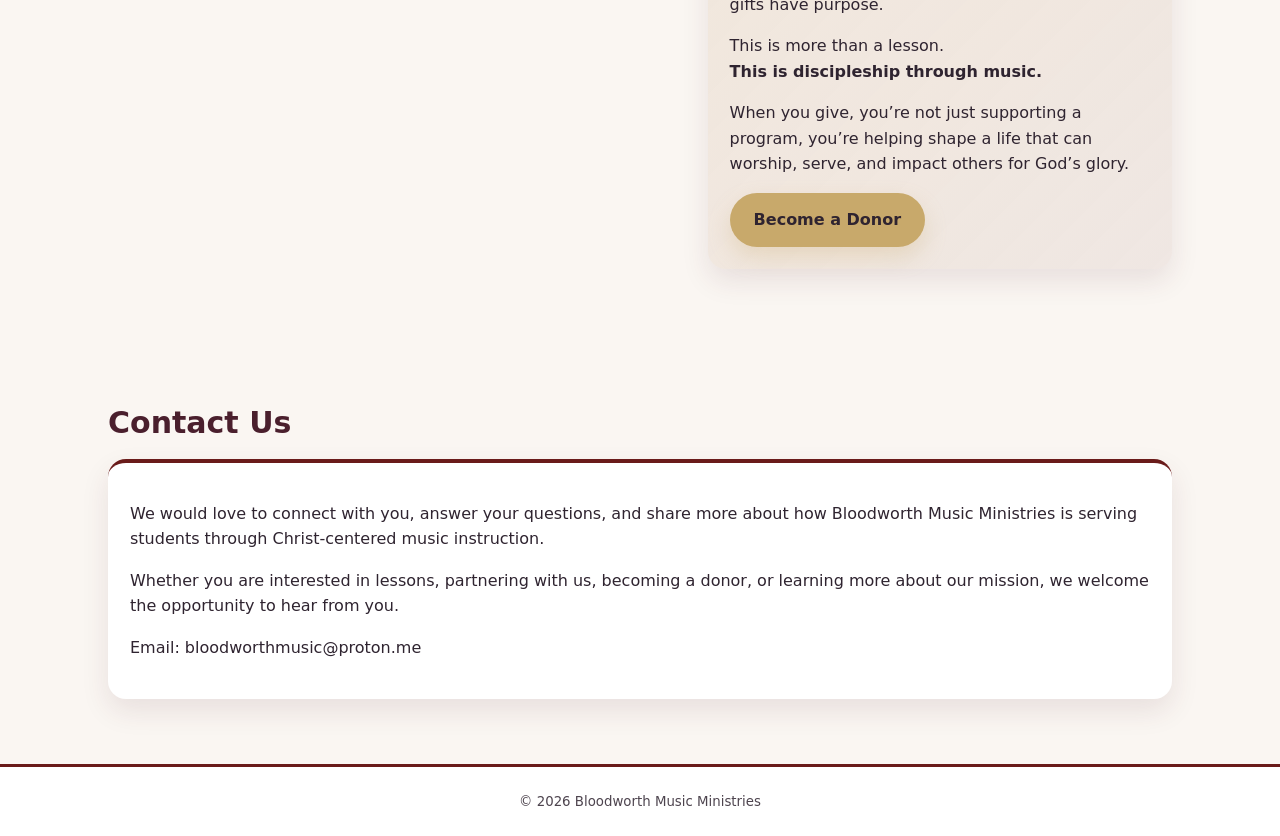
==== commit b2de99ec: "Update index.html added huffman partner logo" ====
--- a/index.html
+++ b/index.html
@@ -264,7 +264,7 @@
         >
           <div class="logo-card__logo">
             <img
-              src="./assets/Calvary_church.jpg"
+              src="./assets/First_baptist_huffman1.png"
               alt="First Baptist Huffman logo"
               class="logo-card__image"
             />
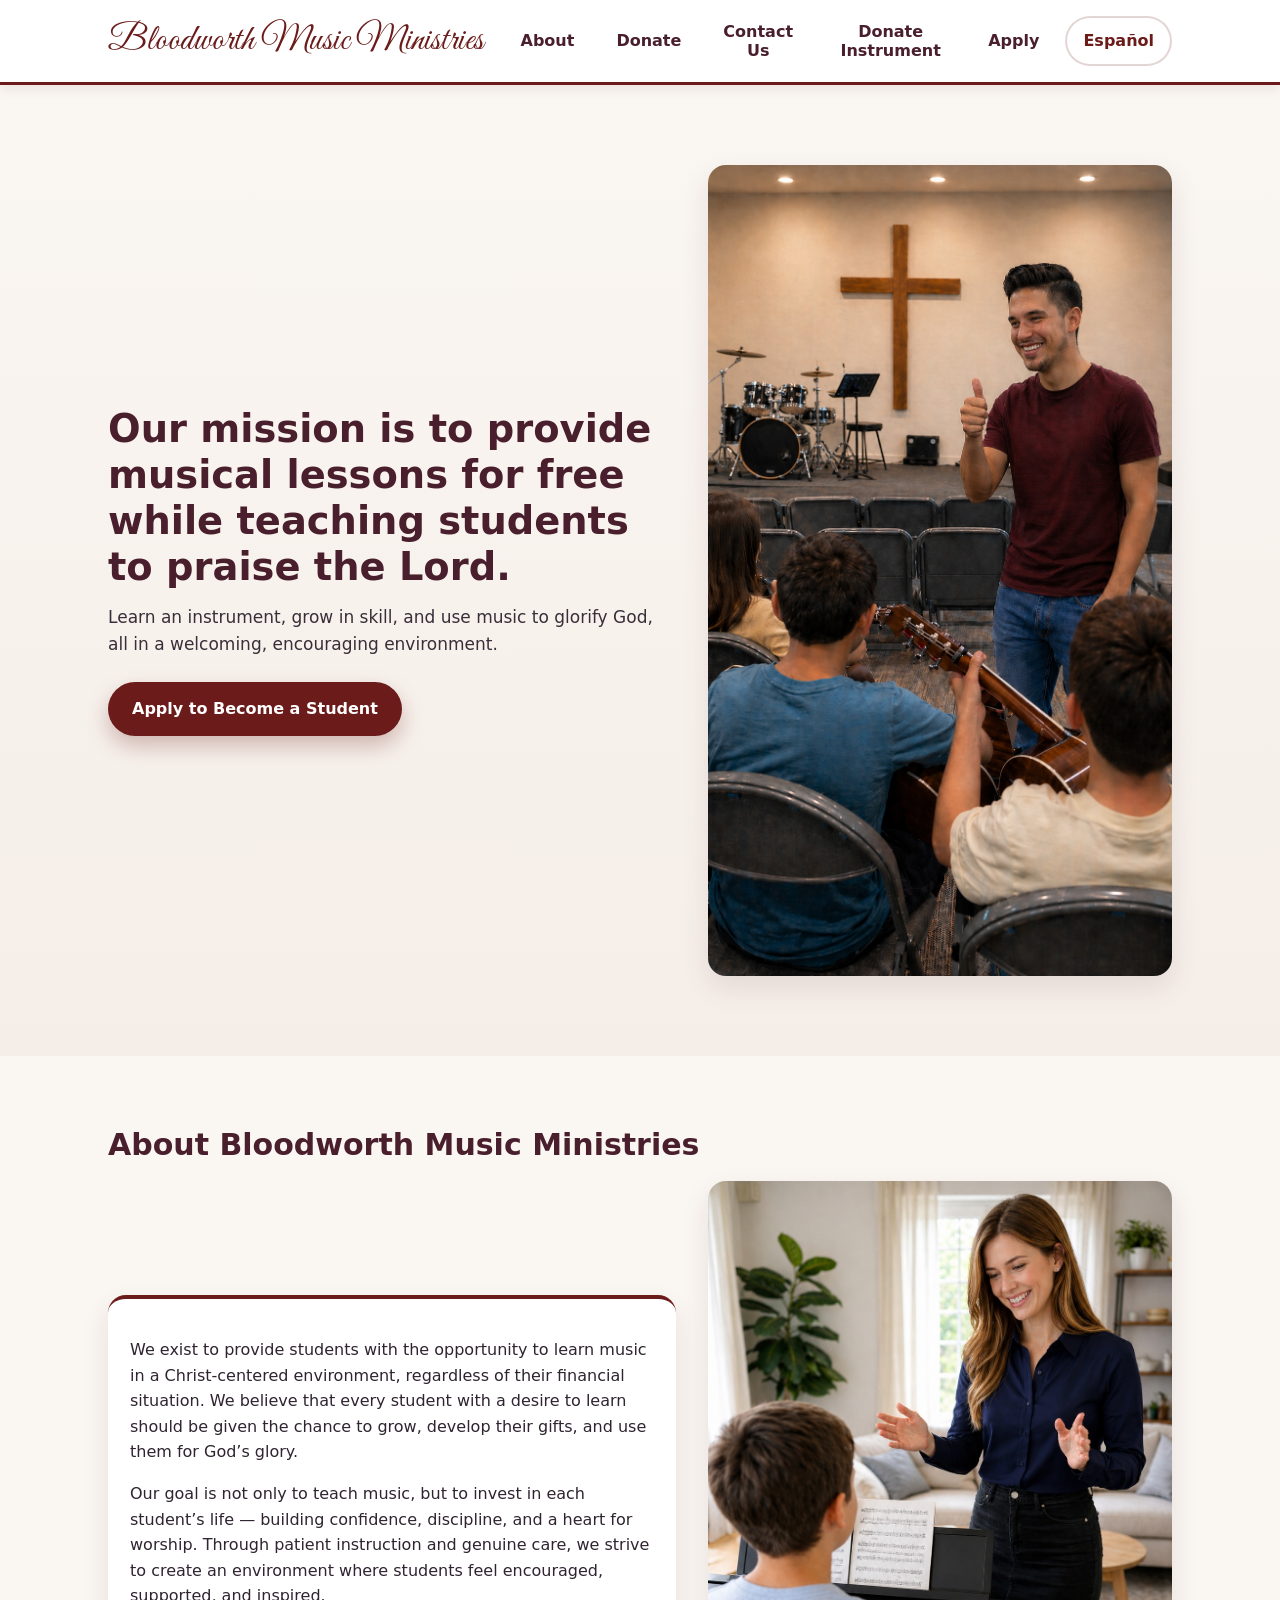
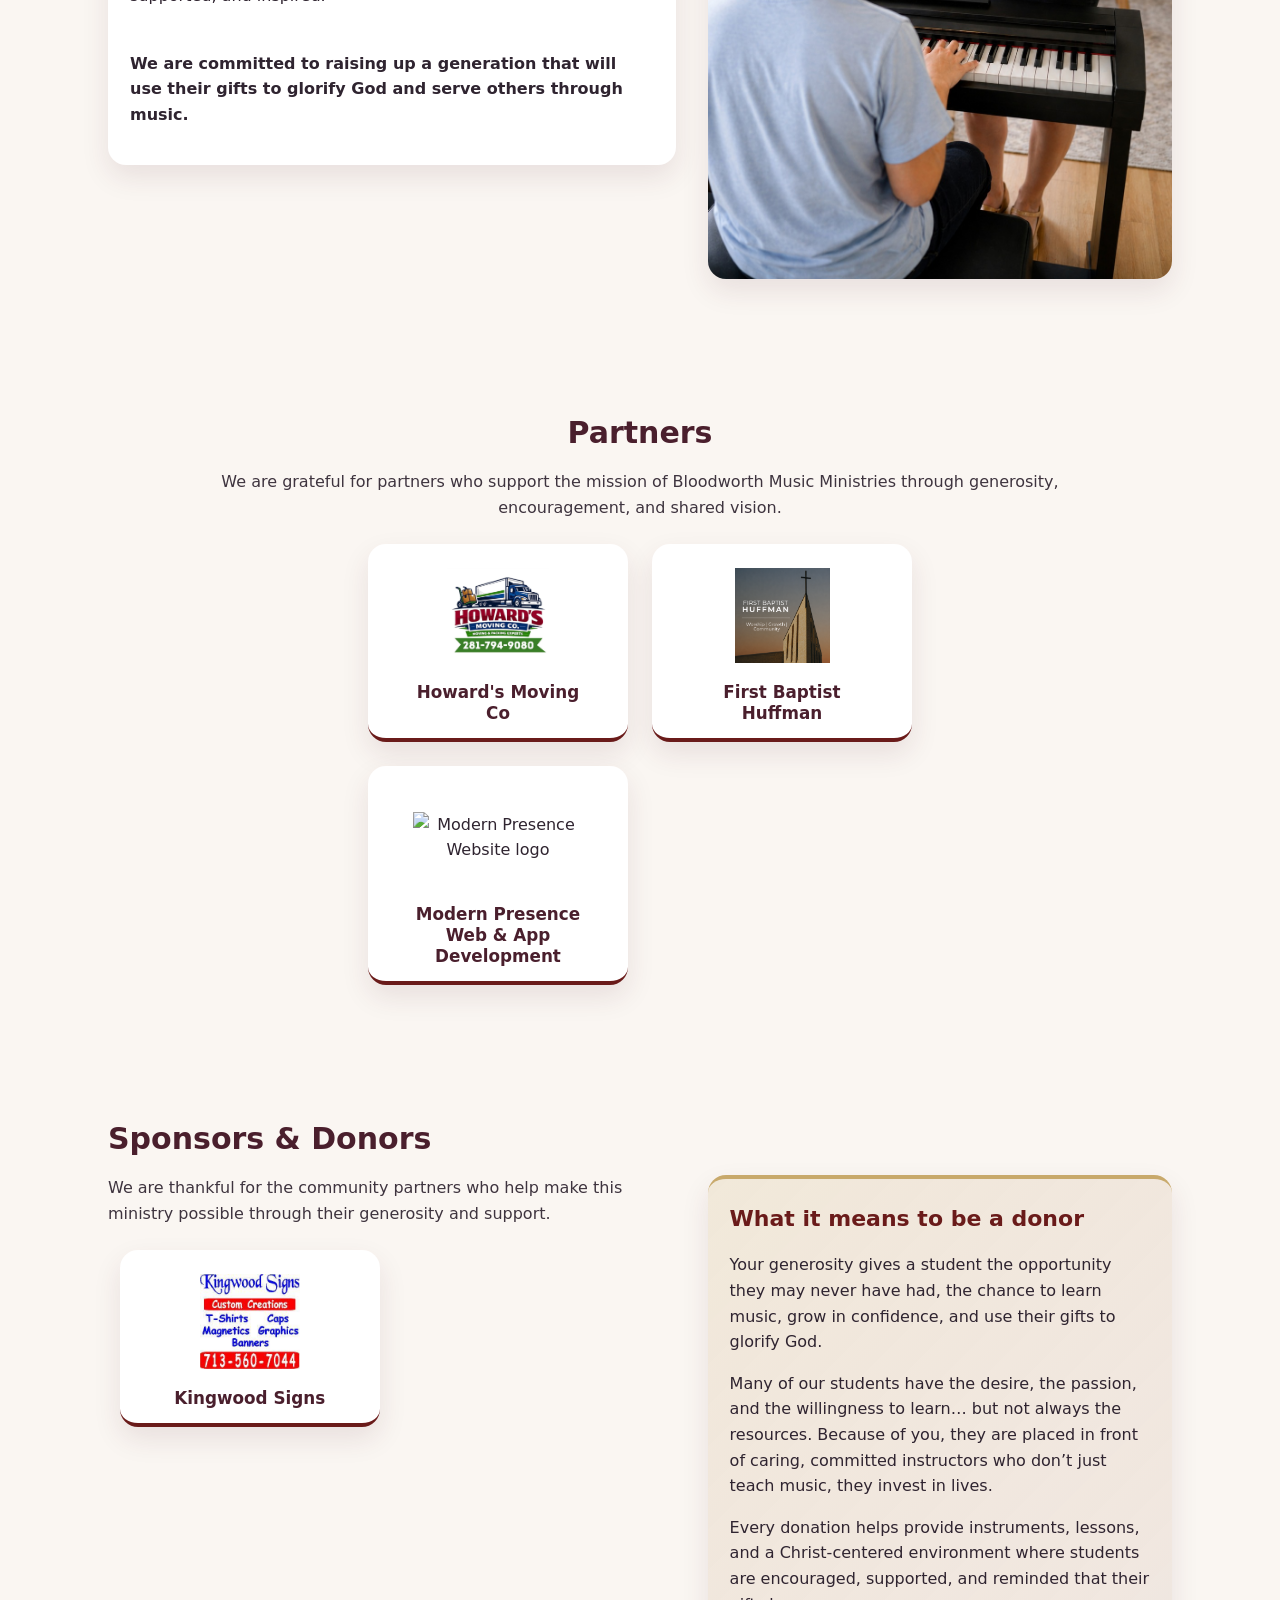
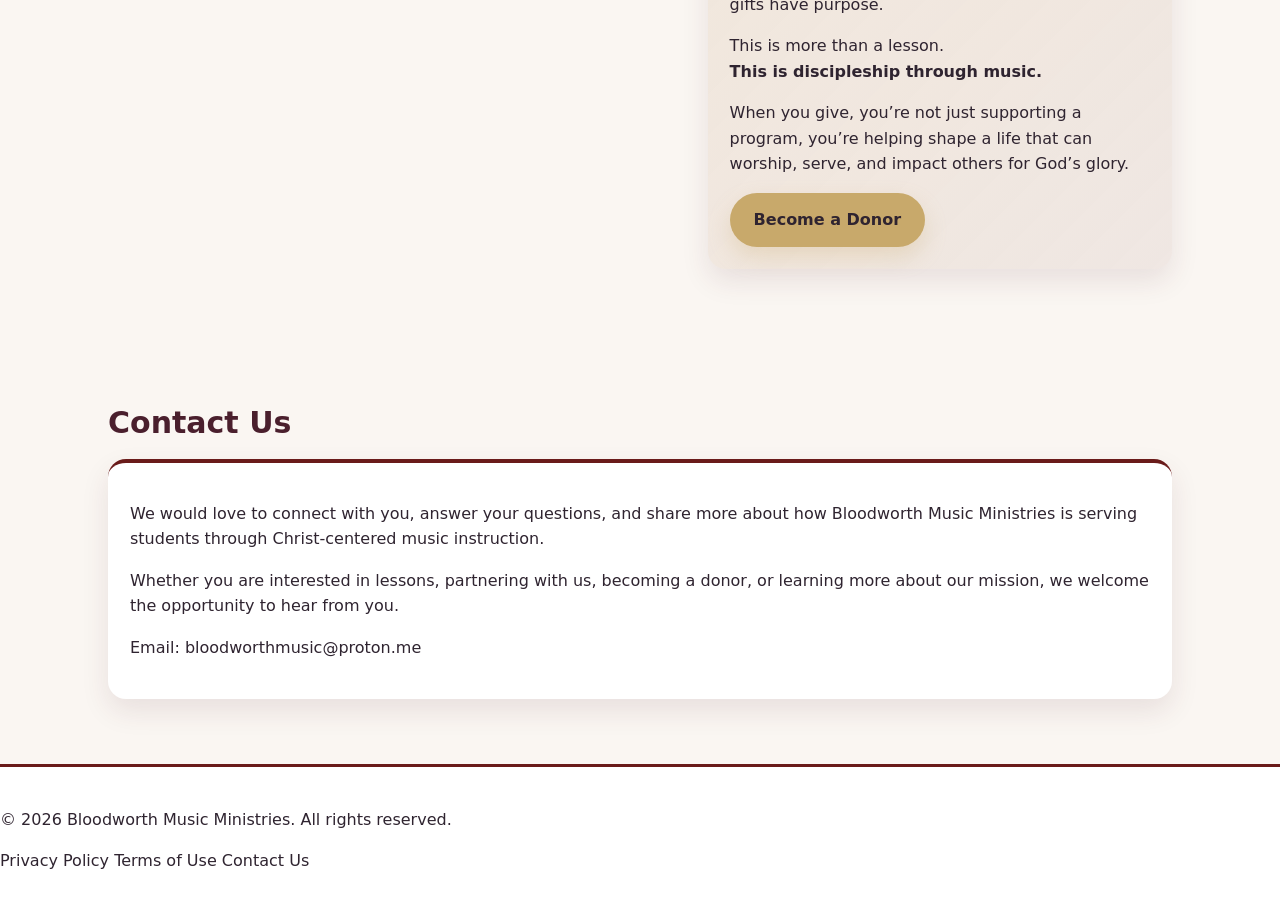
==== commit 971f27d8: "Update index.html added compliance pages links to footer" ====
--- a/index.html
+++ b/index.html
@@ -452,12 +452,16 @@
 
   <!-- FOOTER -->
   <footer class="site-footer">
-    <div class="site-footer__inner">
-      <small class="site-footer__copyright">
-        © <span id="year"></span> Bloodworth Music Ministries
-      </small>
-    </div>
-  </footer>
+  <div class="footer-content">
+    <p>&copy; 2026 Bloodworth Music Ministries. All rights reserved.</p>
+
+    <nav class="footer-legal" aria-label="Legal links">
+      <a href="pages/privacy.html">Privacy Policy</a>
+      <a href="pages/terms.html">Terms of Use</a>
+      <a href="#contact">Contact Us</a>
+    </nav>
+  </div>
+</footer>
 
   <script>
   document.getElementById("year").textContent = new Date().getFullYear();
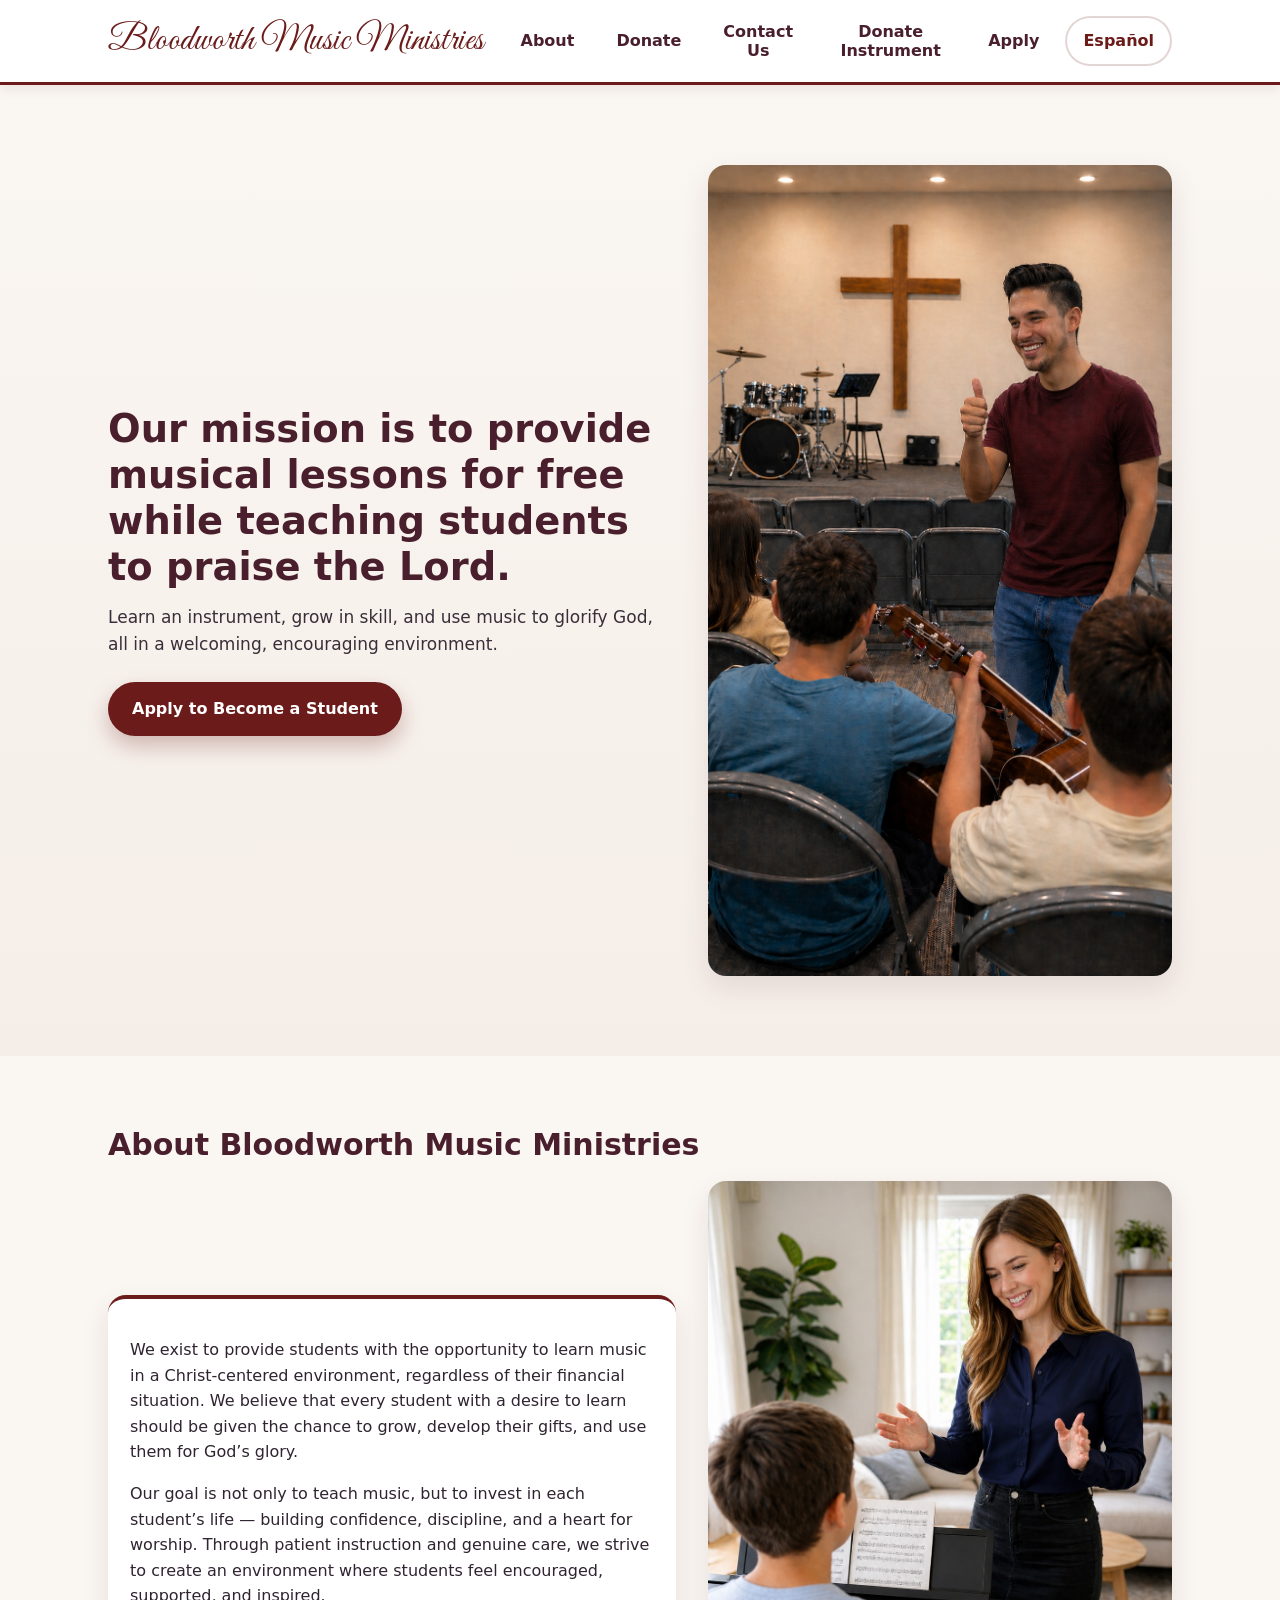
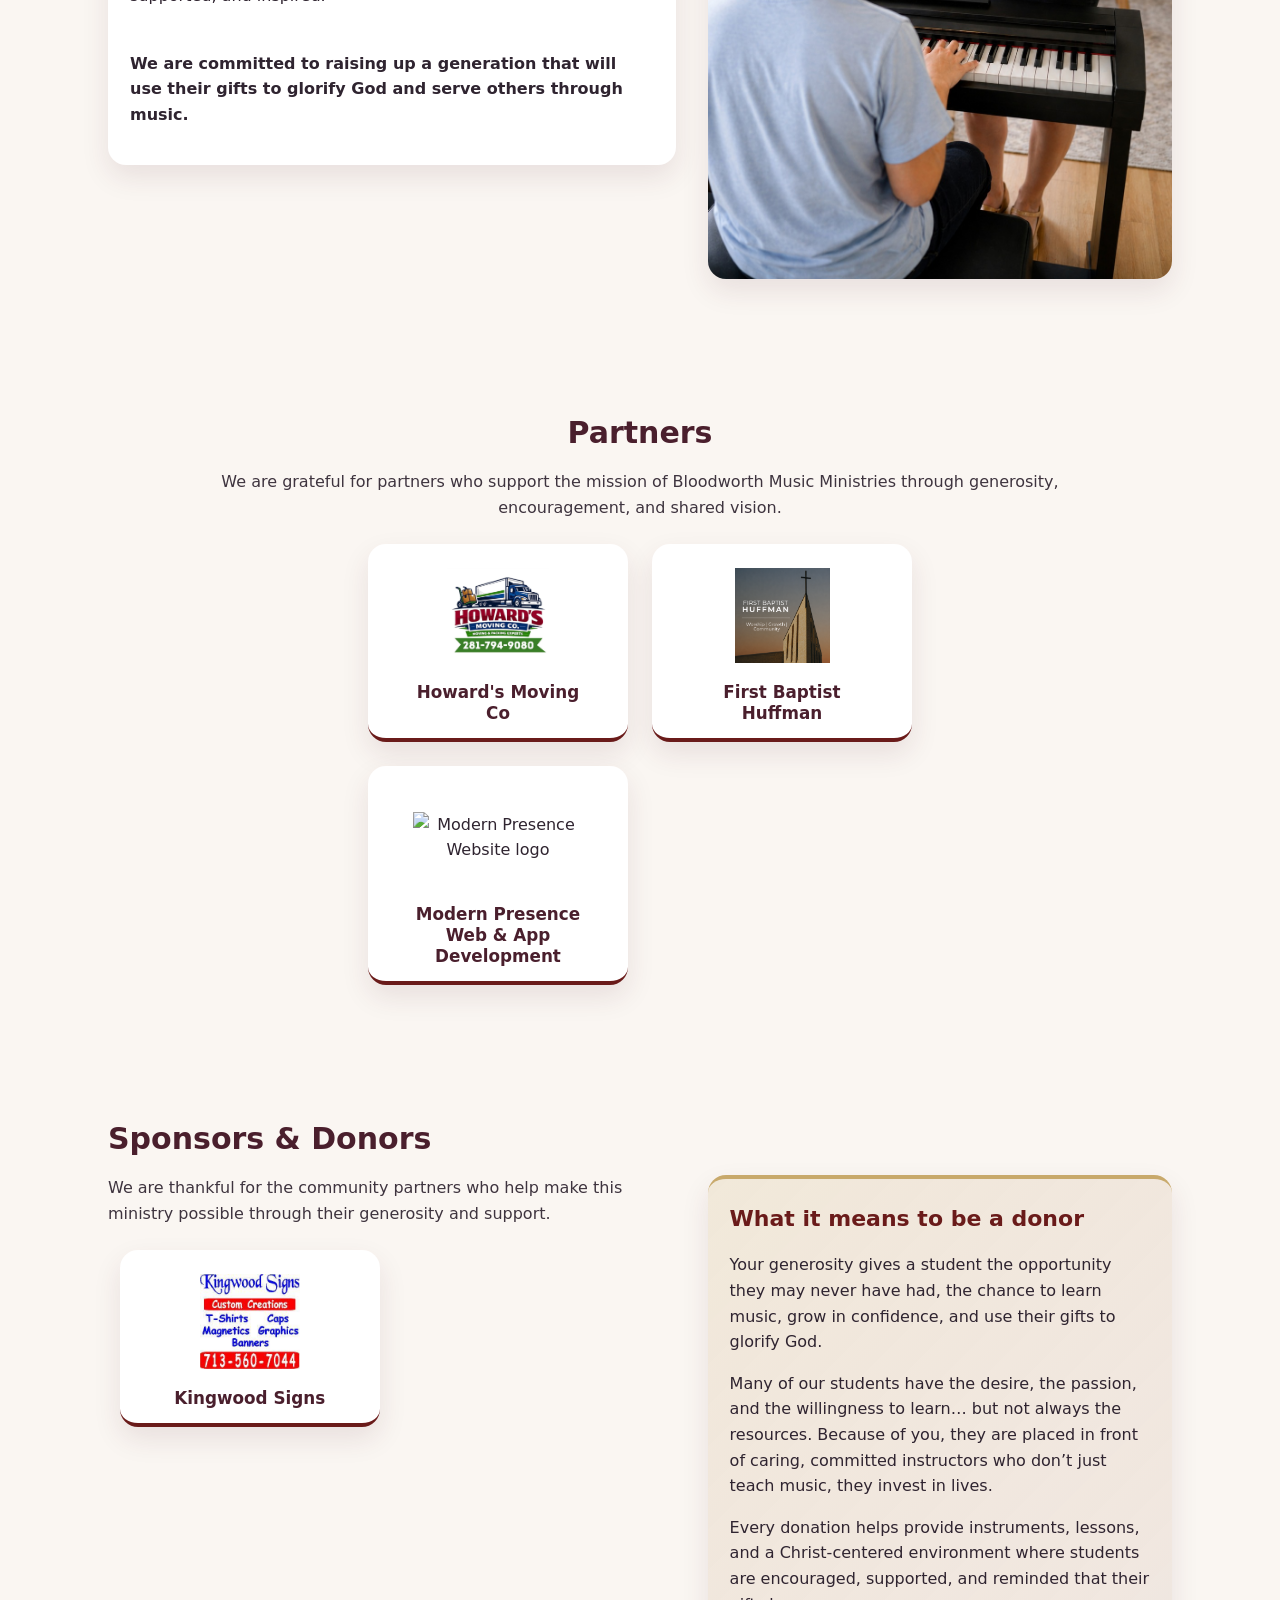
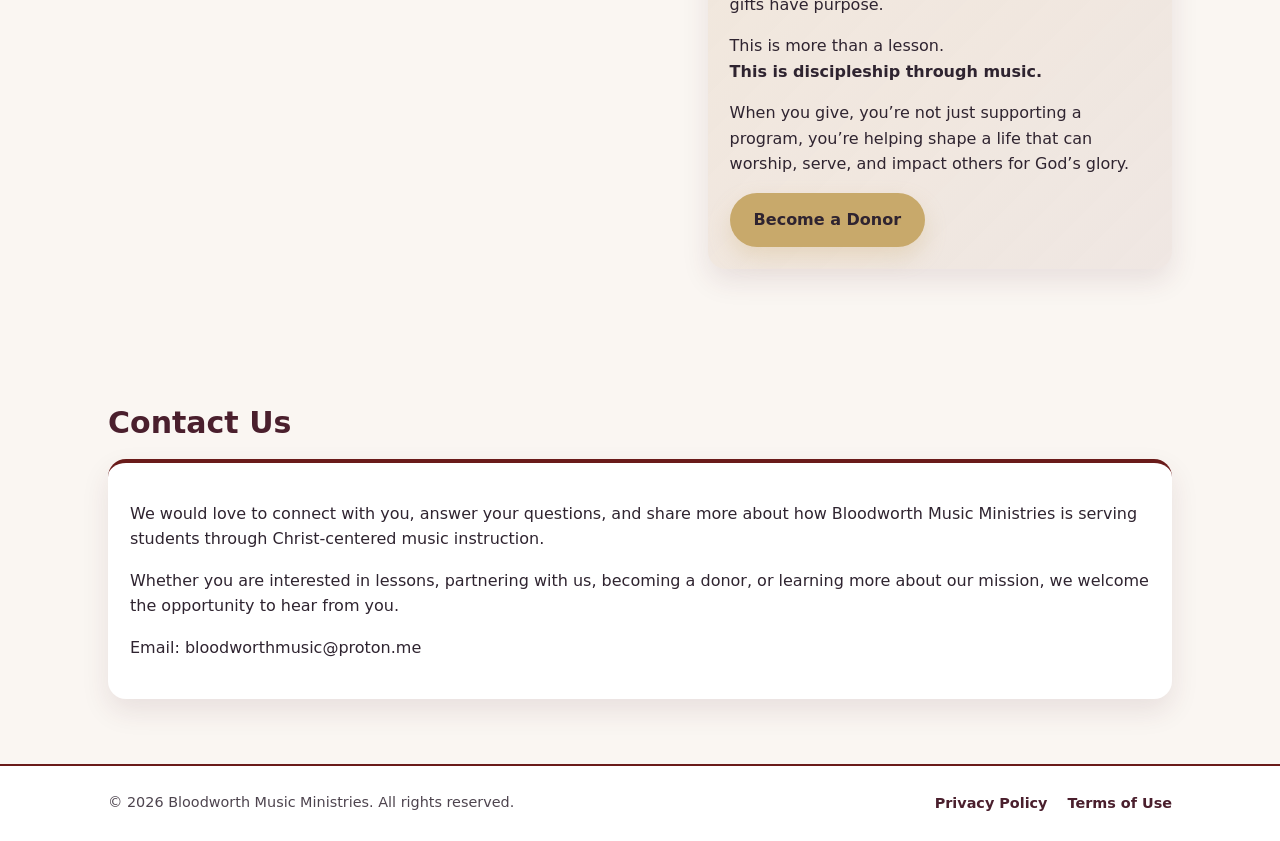
==== commit 18c21ef5: "Update index.html adjusted footer links" ====
--- a/index.html
+++ b/index.html
@@ -452,13 +452,14 @@
 
   <!-- FOOTER -->
   <footer class="site-footer">
-  <div class="footer-content">
-    <p>&copy; 2026 Bloodworth Music Ministries. All rights reserved.</p>
-
-    <nav class="footer-legal" aria-label="Legal links">
+  <div class="site-footer__inner">
+    <p class="site-footer__copyright">
+      &copy; 2026 Bloodworth Music Ministries. All rights reserved.
+    </p>
+
+    <nav class="site-footer__nav" aria-label="Footer navigation">
       <a href="pages/privacy.html">Privacy Policy</a>
       <a href="pages/terms.html">Terms of Use</a>
-      <a href="#contact">Contact Us</a>
     </nav>
   </div>
 </footer>
--- a/css/style.css
+++ b/css/style.css
@@ -605,8 +605,8 @@
 
 /* ========== FOOTER ========== */
 .site-footer {
-  border-top: 3px solid var(--primary);
-  padding: 24px 0;
+  border-top: 2px solid var(--primary);
+  padding: 26px 0;
   background: var(--white);
 }
 
@@ -614,12 +614,67 @@
   max-width: var(--max-width);
   margin: 0 auto;
   padding: 0 18px;
+
   display: flex;
-  justify-content: center;
+  align-items: center;
+  justify-content: space-between;
+  gap: 18px;
+  flex-wrap: wrap;
 }
 
 .site-footer__copyright {
+  margin: 0;
+  color: var(--text);
+  font-size: 0.9rem;
+  line-height: 1.5;
   opacity: 0.85;
+}
+
+.site-footer__nav {
+  display: flex;
+  align-items: center;
+  justify-content: flex-end;
+  gap: 10px 20px;
+  flex-wrap: wrap;
+}
+
+.site-footer__nav a {
+  color: var(--secondary);
+  font-size: 0.9rem;
+  font-weight: 600;
+  text-decoration: none;
+  transition:
+    color 0.2s ease,
+    text-decoration-color 0.2s ease;
+}
+
+.site-footer__nav a:hover {
+  color: var(--primary);
+  text-decoration: underline;
+  text-underline-offset: 4px;
+}
+
+.site-footer__nav a:focus-visible {
+  outline: 3px solid var(--accent);
+  outline-offset: 4px;
+  border-radius: 3px;
+}
+
+/* Mobile footer */
+@media (max-width: 700px) {
+  .site-footer {
+    padding: 24px 0;
+  }
+
+  .site-footer__inner {
+    flex-direction: column;
+    justify-content: center;
+    text-align: center;
+  }
+
+  .site-footer__nav {
+    justify-content: center;
+  }
 }
 
 /* ========== RESPONSIVE ========== */
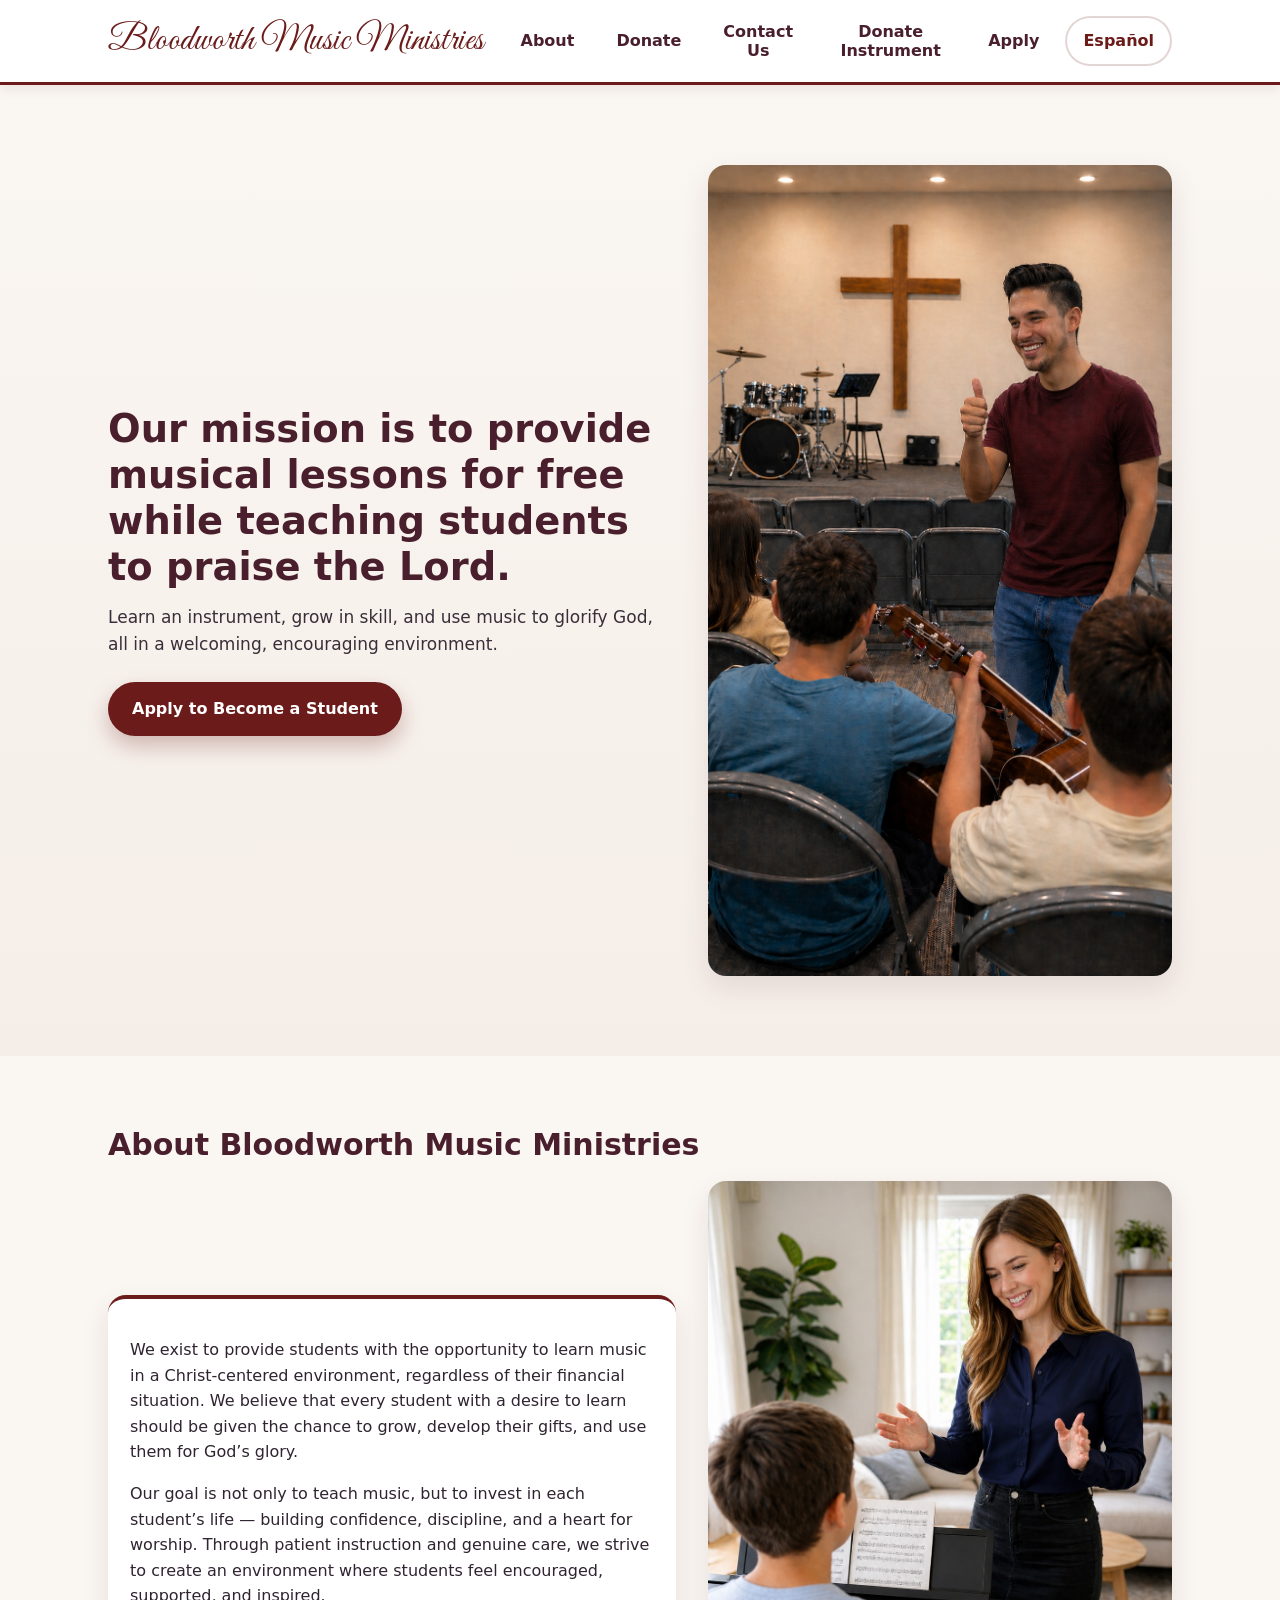
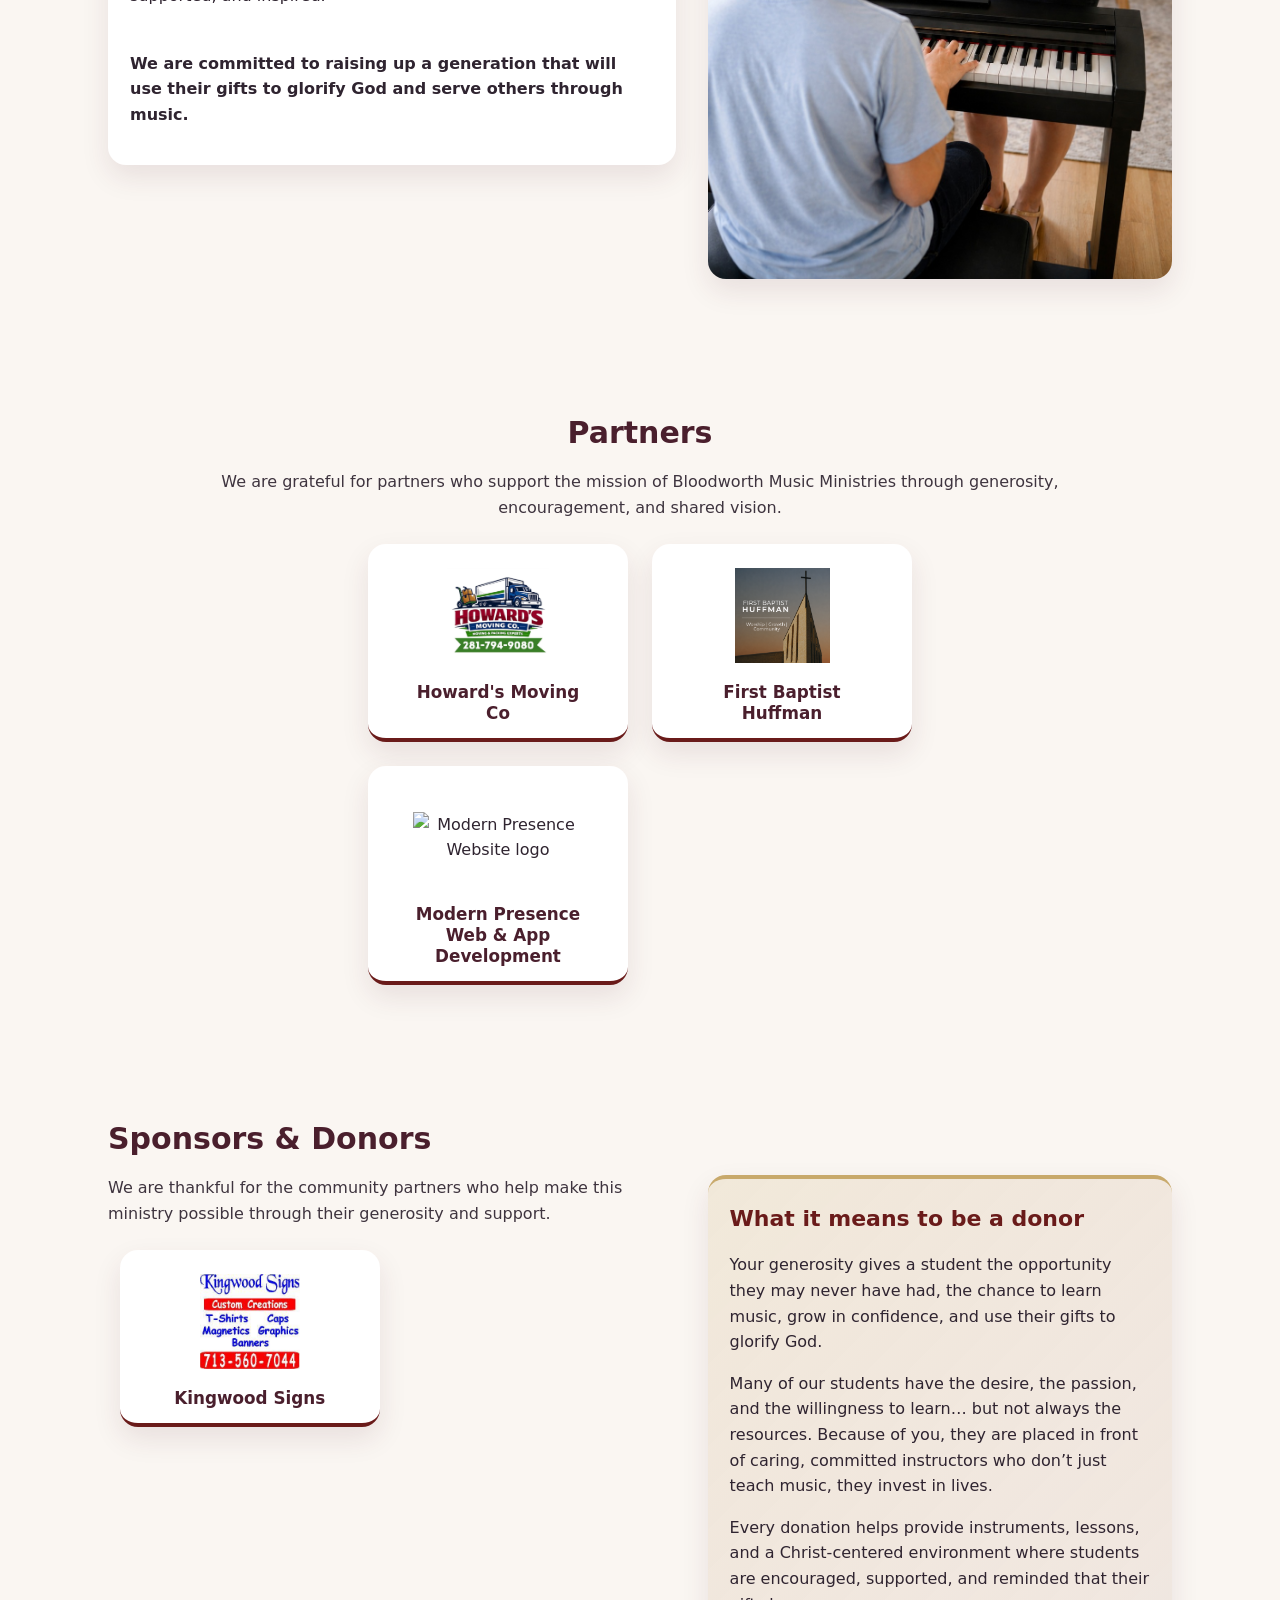
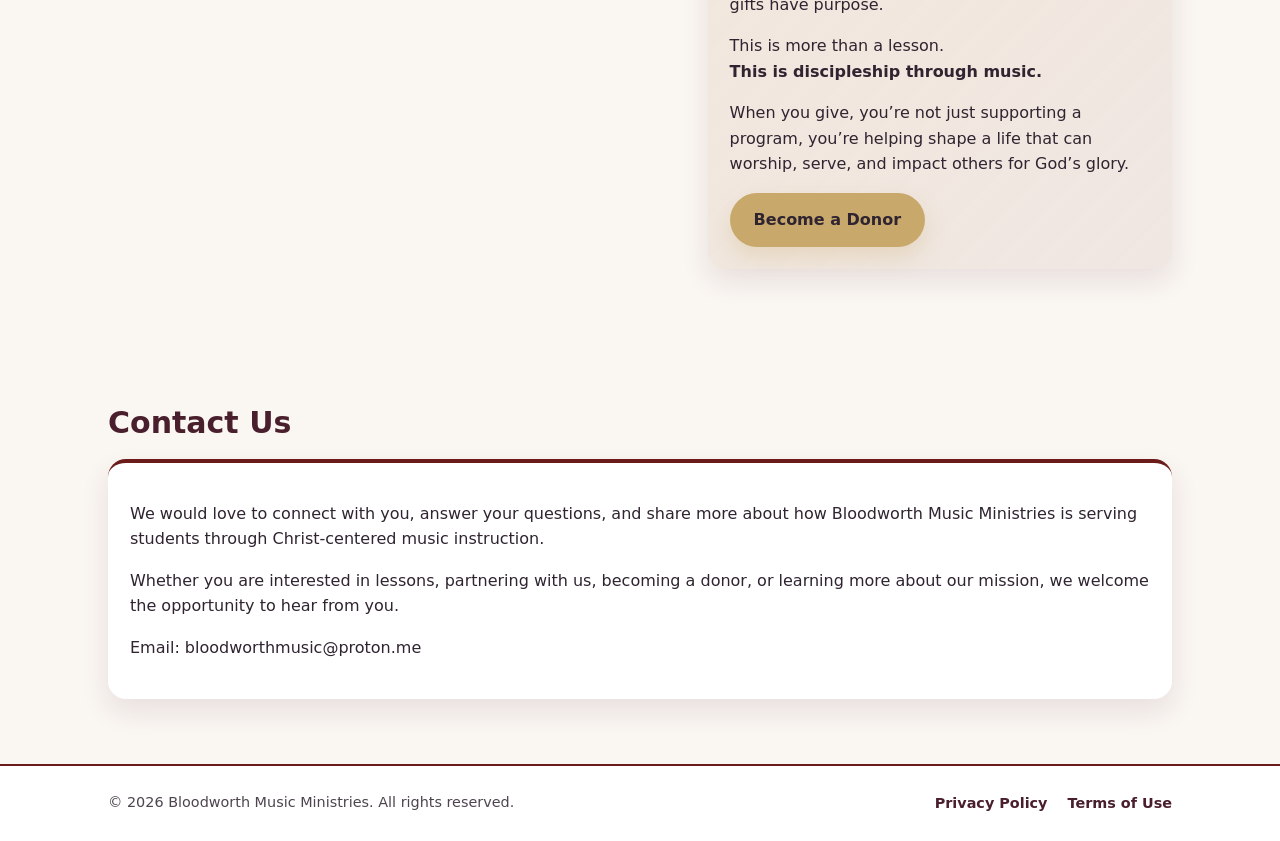
==== commit 597fd6de: "Update index.html updated site-footer__copyright p text" ====
--- a/index.html
+++ b/index.html
@@ -454,8 +454,8 @@
   <footer class="site-footer">
   <div class="site-footer__inner">
     <p class="site-footer__copyright">
-      &copy; 2026 Bloodworth Music Ministries. All rights reserved.
-    </p>
+  &copy; <span id="year">2026</span> Bloodworth Music Ministries. All rights reserved.
+</p>
 
     <nav class="site-footer__nav" aria-label="Footer navigation">
       <a href="pages/privacy.html">Privacy Policy</a>
